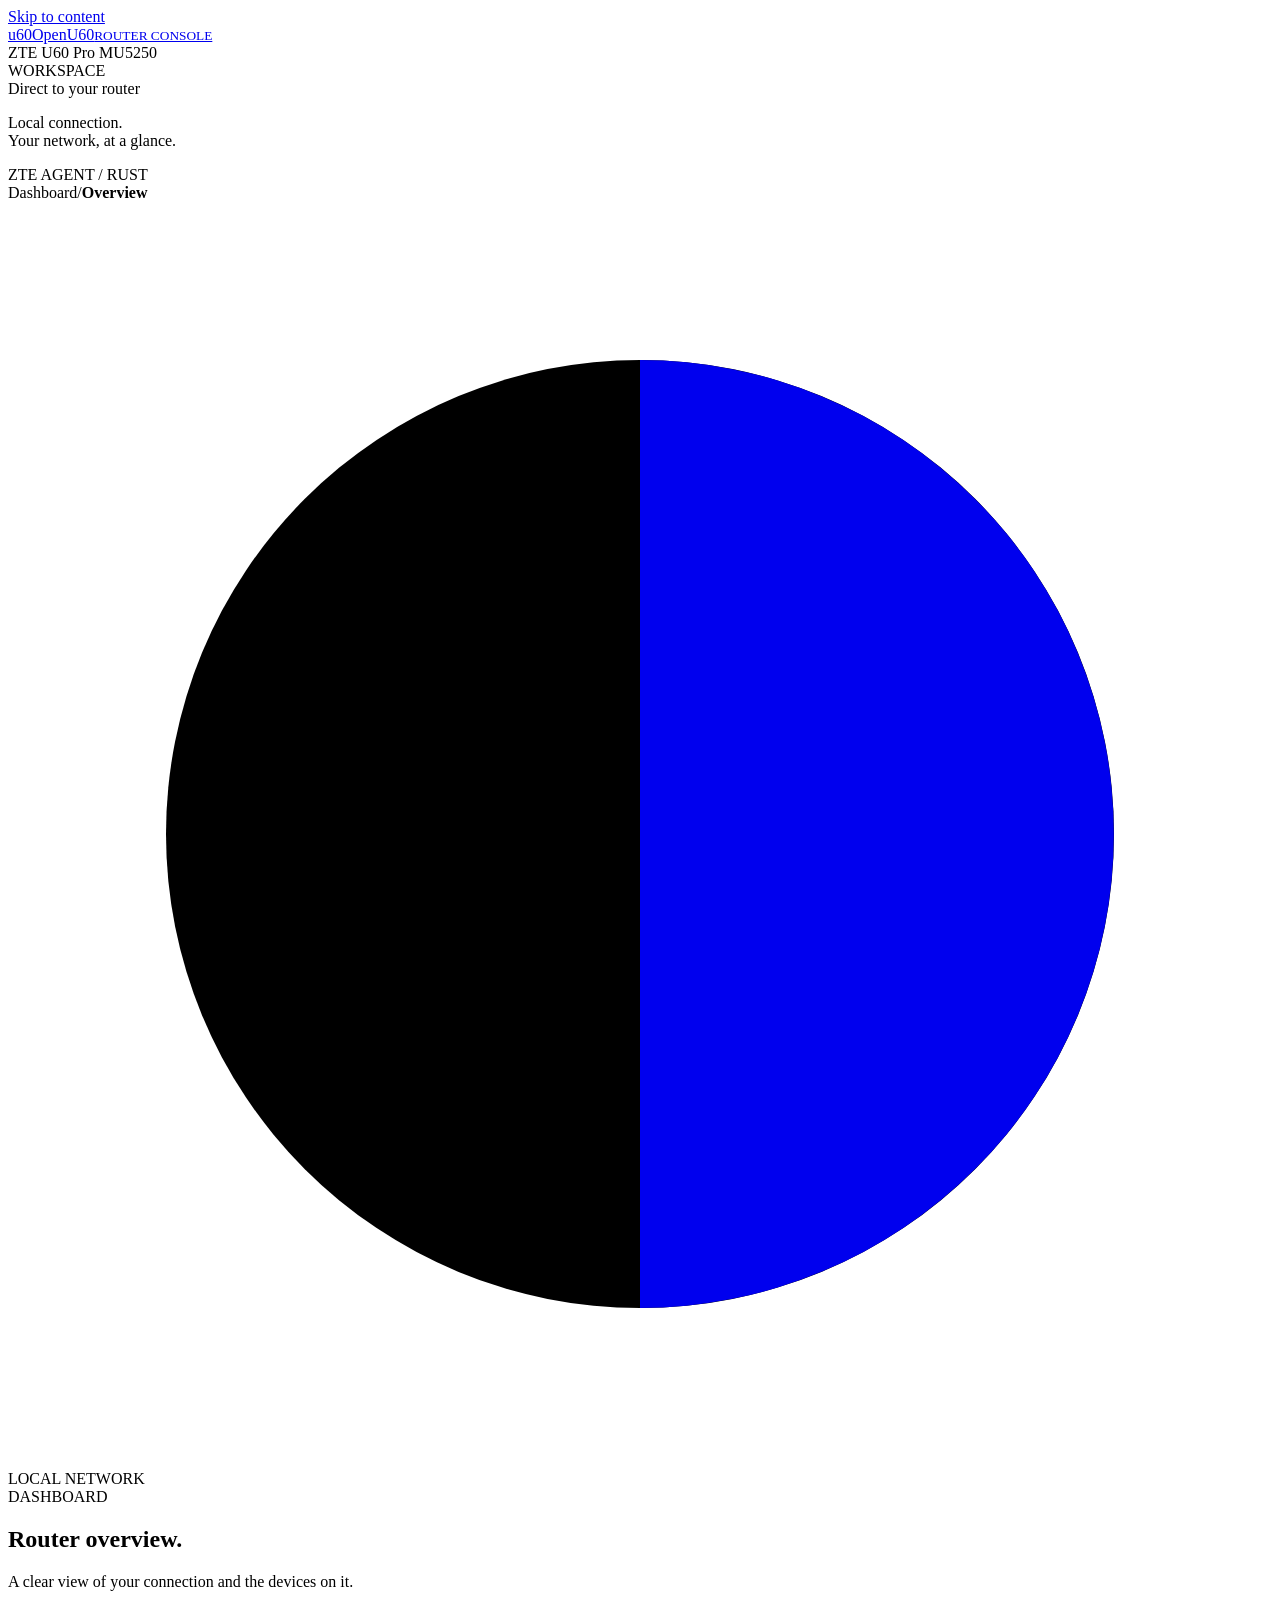
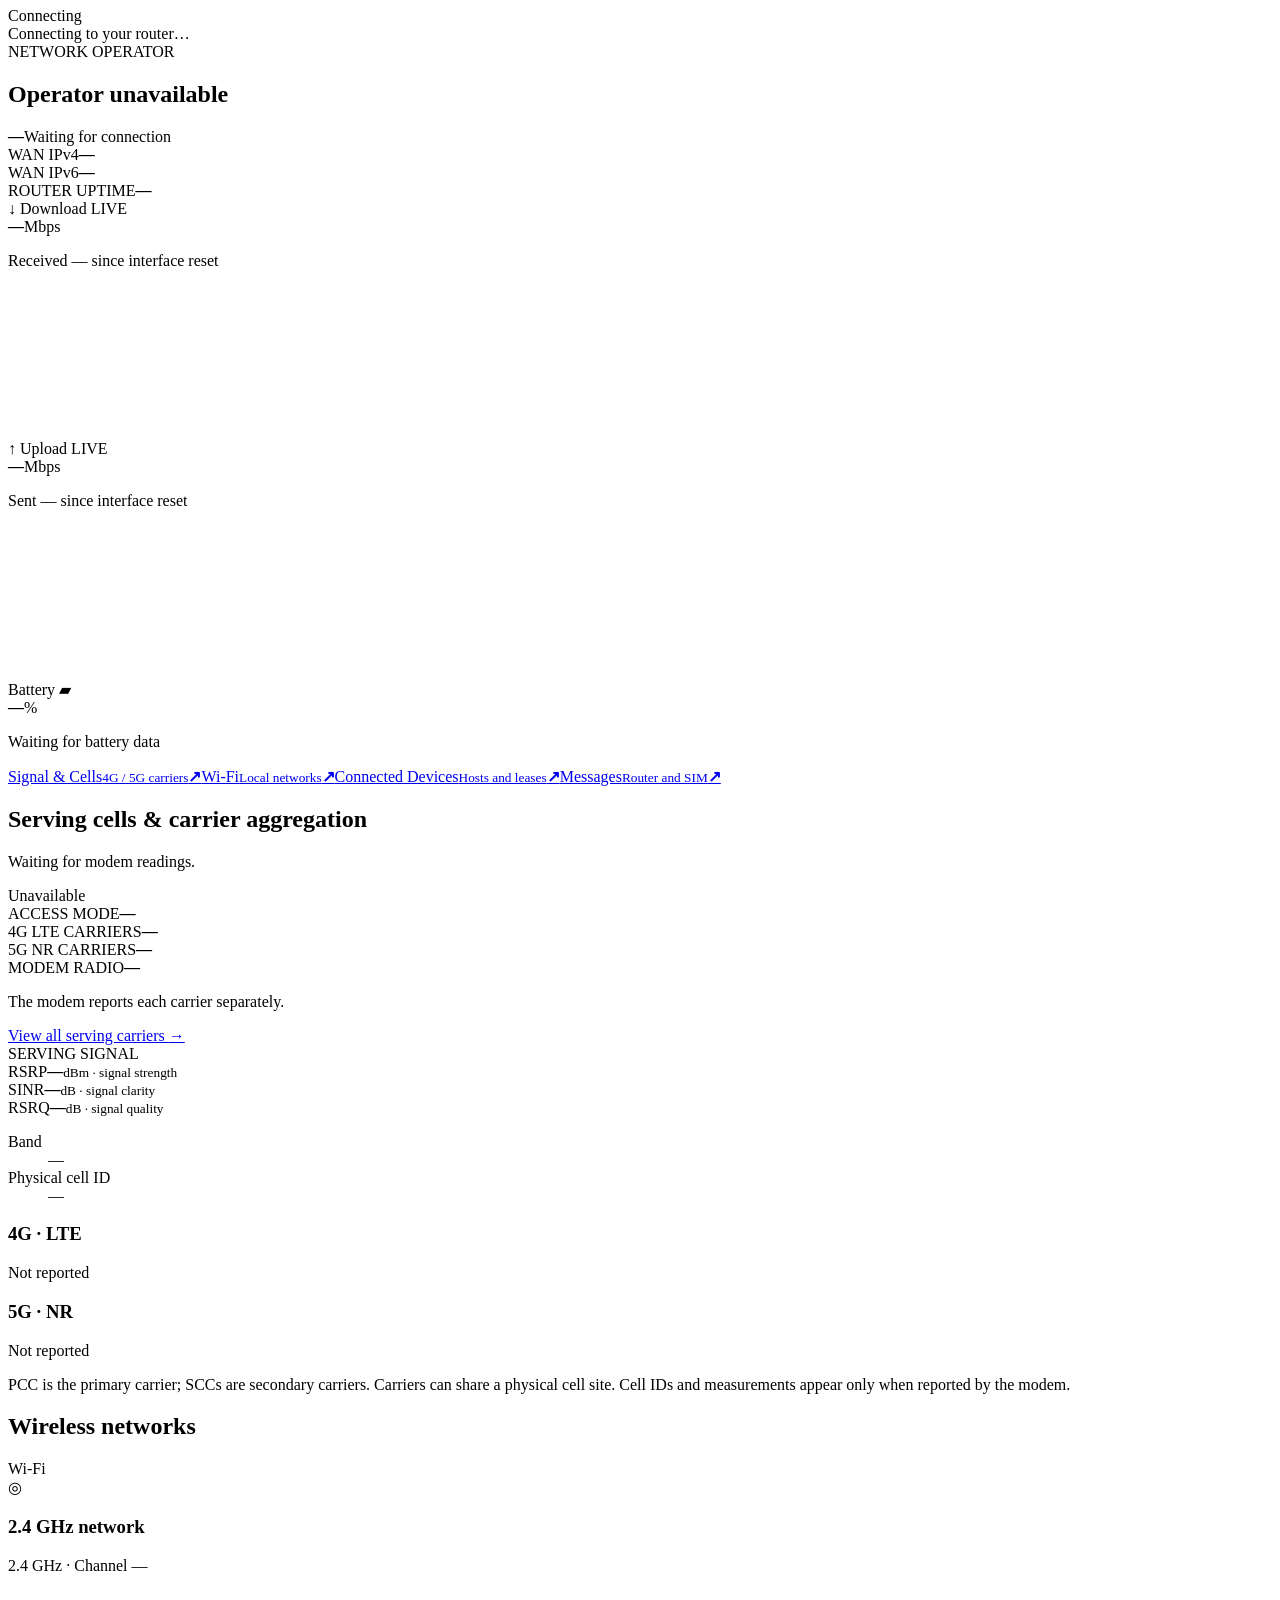
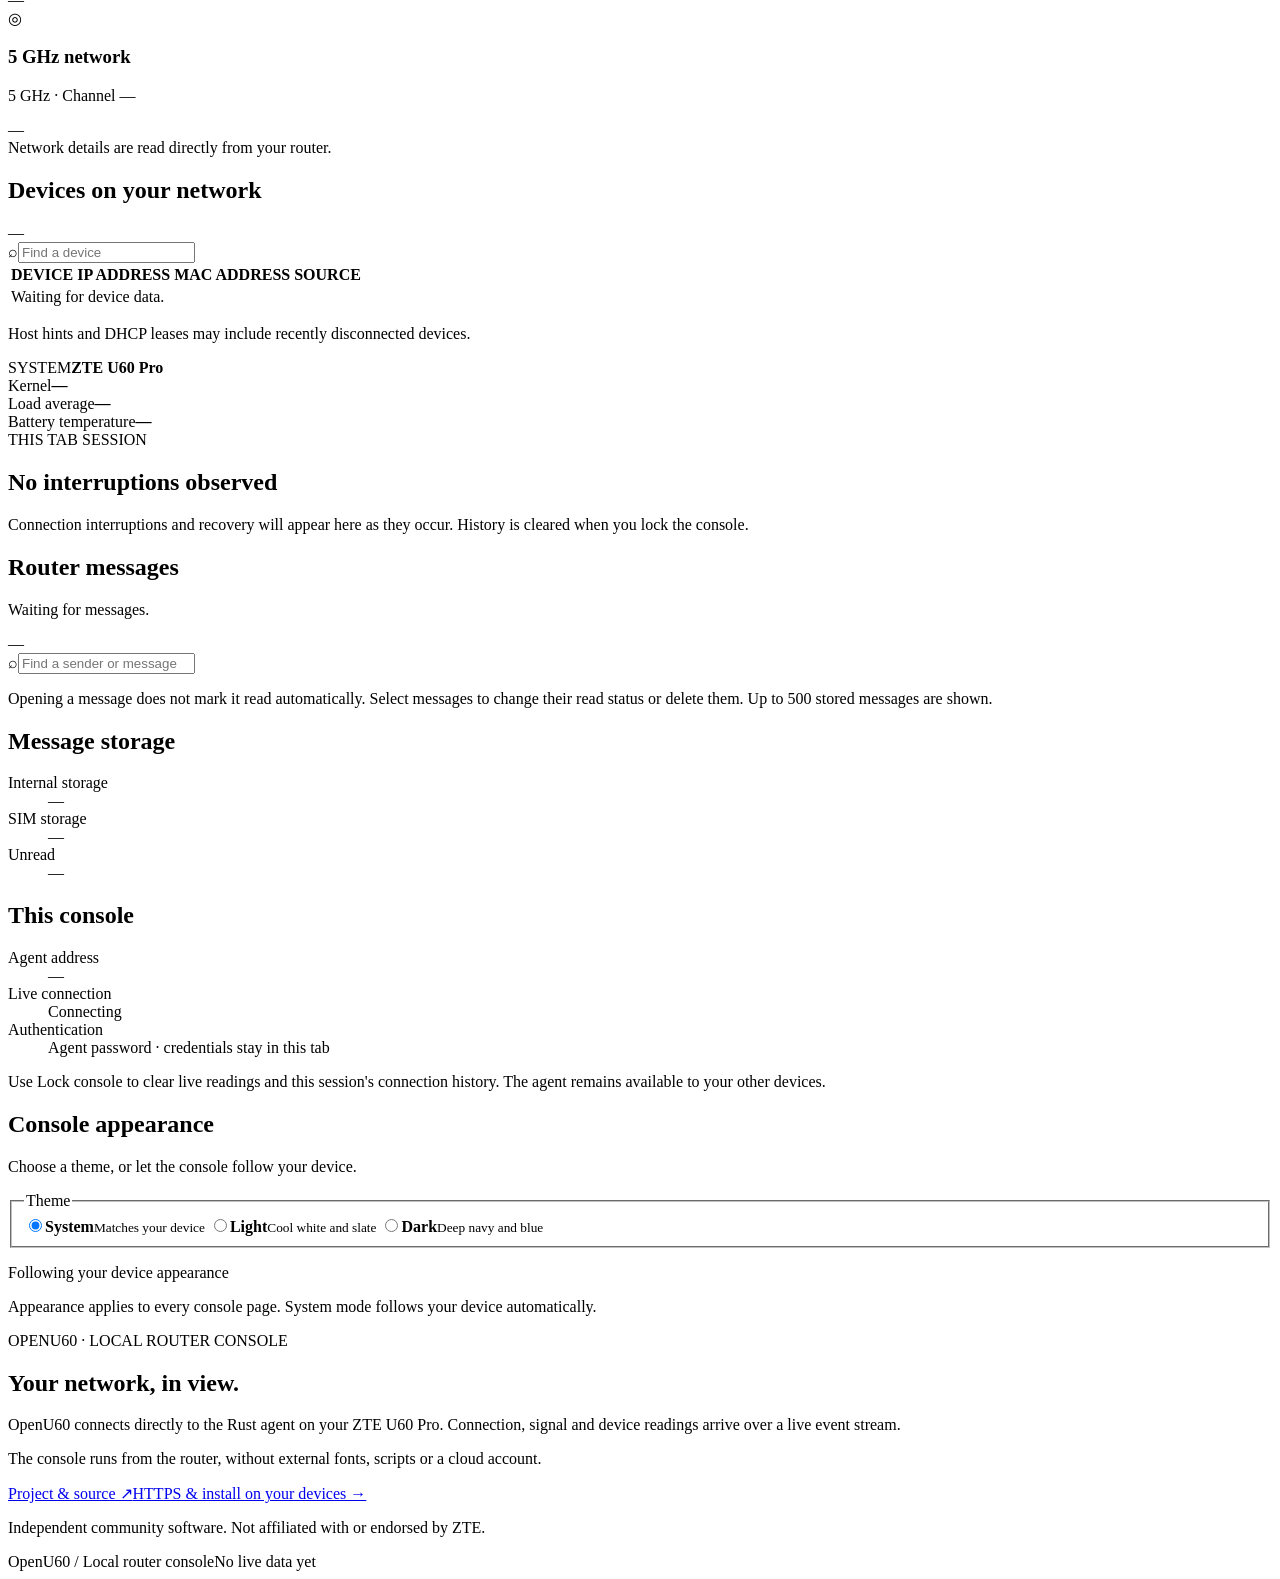
==== zte-agent/ui/index.html @ 0c1df5c7 "feat(console): lead connection hero with carrier Make the network operator the connection panel head" ====
<!doctype html>
<html lang="en">
<head>
<meta charset="utf-8"><meta name="viewport" content="width=device-width,initial-scale=1,viewport-fit=cover,interactive-widget=resizes-content">
<link rel="manifest" href="/console/manifest.webmanifest"><link rel="apple-touch-icon" href="/console/a/icon-180.png">
<meta name="theme-color" content="#f3f5f8"><title>OpenU60 · Router overview</title>
<meta name="color-scheme" content="light dark"><script src="/console/a/appearance.js"></script>
<link rel="stylesheet" href="/console/a/dashboard.css"><script src="/console/a/numbers.js" defer></script><script src="/console/a/addresses.js" defer></script><script src="/console/a/cellular.js" defer></script><script src="/console/a/motion.js" defer></script><script src="/console/a/navigation.js" defer></script><script src="/console/a/dashboard.js" defer></script><script src="/console/a/actions.js" defer></script><script src="/console/a/controls.js" defer></script><script src="/console/a/data-usage-model.js" defer></script><script src="/console/a/data-usage.js" defer></script><script src="/console/a/clients-model.js" defer></script><script src="/console/a/clients.js" defer></script><script src="/console/a/routing-model.js" defer></script><script src="/console/a/routing.js" defer></script><script src="/console/a/advanced.js" defer></script><script src="/console/a/esim-model.js" defer></script><script src="/console/a/esim.js" defer></script><script src="/console/a/operators.js" defer></script><script src="/console/a/forwarding.js" defer></script><script src="/console/a/diagnostics.js" defer></script><script src="/console/a/battery-model.js" defer></script><script src="/console/a/battery.js" defer></script><script src="/console/a/https.js" defer></script>
</head>
<body>
<a class="skip" href="#main">Skip to content</a>
<aside class="sidebar">
  <a class="brand" href="#dashboard/overview" aria-label="OpenU60 home"><span class="brand-mark" aria-hidden="true">u<span>60</span></span><span class="brand-name">OpenU60<small>ROUTER CONSOLE</small></span></a>
  <div class="device-label"><span class="device-dot"></span>ZTE U60 Pro <span class="mono">MU5250</span></div>
  <nav id="primary-navigation" aria-label="Main navigation"><span class="nav-label">WORKSPACE</span></nav>
  <div class="sidebar-bottom"><div class="local-mark"><span></span>Direct to your router</div><p>Local connection.<br>Your network, at a glance.</p><div class="version mono">ZTE AGENT / RUST</div></div>
</aside>
<div class="workspace">
  <header class="topbar"><span class="breadcrumb"><span id="breadcrumb-section">Dashboard</span><span class="slash">/</span><strong id="breadcrumb-page">Overview</strong></span><div class="topbar-actions"><a class="appearance-link" href="#settings/appearance" aria-label="Appearance settings" title="Appearance settings"><svg viewBox="0 0 24 24" aria-hidden="true"><circle cx="12" cy="12" r="9"/><path d="M12 3a9 9 0 0 1 0 18Z" fill="currentColor" stroke="none"/></svg></a><span class="mono" id="address">LOCAL NETWORK</span><button id="signout" class="lock-button" hidden><svg viewBox="0 0 24 24" aria-hidden="true"><rect x="5" y="10" width="14" height="11" rx="2"/><path d="M8 10V6a4 4 0 0 1 8 0v4"/></svg><span>Lock console</span></button></div></header>
  <main id="main">
    <section id="overview" class="page-heading"><div><div class="eyebrow" id="page-section">DASHBOARD</div><h1 id="page-title" tabindex="-1">Router overview<span>.</span></h1><p id="page-description">A clear view of your connection and the devices on it.</p></div><div class="live-indicator" id="stream-state" data-state="connecting" role="status">Connecting</div></section>
    <nav class="section-tabs" id="section-tabs" aria-label="Section pages"></nav>
    <div class="notice" id="notice" role="status">Connecting to your router…</div>
    <section data-views="dashboard/overview network/mobile settings/connection" class="connection-panel" aria-labelledby="operator"><div class="connection-identity"><span class="eyebrow">NETWORK OPERATOR</span><h2 id="operator">Operator unavailable</h2><div class="connection-meta"><strong id="network-type">—</strong><span id="connection-title">Waiting for connection</span></div></div><div class="connection-facts"><div><span>WAN IPv4</span><strong class="mono" id="wan-ip">—</strong></div><div class="wan-v6-fact"><span>WAN IPv6</span><strong class="mono" id="wan-ipv6">—</strong><small id="wan-ipv6-status"></small></div><div><span>ROUTER UPTIME</span><strong class="mono" id="uptime">—</strong></div></div><div class="connection-symbol" aria-hidden="true"><i></i><i></i><i></i><i></i><i></i></div></section>
    <section data-views="dashboard/overview tools/traffic settings/device" class="metrics" aria-label="Live network activity">
      <article><div class="metric-label"><span class="down">↓</span> Download <span class="mono" data-rate-label>LIVE</span></div><div class="metric-value"><strong id="download">—</strong><span>Mbps</span></div><p>Received <span id="received">—</span> since interface reset</p><svg class="sparkline" viewBox="0 0 320 38" preserveAspectRatio="none" aria-hidden="true"><path id="download-line" d=""/></svg></article>
      <article><div class="metric-label"><span class="up">↑</span> Upload <span class="mono" data-rate-label>LIVE</span></div><div class="metric-value"><strong id="upload">—</strong><span>Mbps</span></div><p>Sent <span id="sent">—</span> since interface reset</p><svg class="sparkline upload-line" viewBox="0 0 320 38" preserveAspectRatio="none" aria-hidden="true"><path id="upload-line" d=""/></svg></article>
      <article><div class="metric-label">Battery <span aria-hidden="true">▰</span></div><div class="metric-value"><strong id="battery">—</strong><span>%</span></div><p id="battery-status">Waiting for battery data</p><div class="battery-track"><div id="battery-bar"></div></div></article>
    </section>
    <div class="dashboard-shortcuts" data-views="dashboard/overview" aria-label="Dashboard shortcuts"><a href="#network/signal"><span>Signal &amp; Cells</span><small>4G / 5G carriers</small><b aria-hidden="true">↗</b></a><a href="#network/wifi"><span>Wi-Fi</span><small>Local networks</small><b aria-hidden="true">↗</b></a><a href="#network/clients"><span>Connected Devices</span><small>Hosts and leases</small><b aria-hidden="true">↗</b></a><a href="#sms/inbox"><span>Messages</span><small>Router and SIM</small><b aria-hidden="true">↗</b></a></div>
    <section data-views="dashboard/overview dashboard/history settings/connection" class="availability-panel" id="availability" hidden aria-labelledby="availability-title">
      <div><span class="eyebrow">CONNECTION HISTORY · THIS TAB</span><h2 id="availability-title">Connection interrupted</h2><p id="offline-cause">Waiting for live readings.</p></div>
      <dl><div><dt>Last received</dt><dd id="last-seen">—</dd></div><div><dt id="outage-duration-label">Current interruption</dt><dd id="outage-duration">—</dd></div><div><dt>Interruptions</dt><dd id="outage-count">0</dd></div></dl>
    </section>
    <section data-views="dashboard/overview network/signal network/mobile" class="panel cellular-panel" id="cellular" aria-labelledby="cellular-title">
      <div class="section-heading"><div><h2 id="cellular-title">Serving cells &amp; carrier aggregation</h2><p class="section-subtitle" id="cellular-freshness">Waiting for modem readings.</p></div><span class="tag" id="signal-quality">Unavailable</span></div>
      <div class="radio-overview"><div><span>ACCESS MODE</span><strong id="access-mode">—</strong></div><div><span>4G LTE CARRIERS</span><strong id="lte-count">—</strong></div><div><span>5G NR CARRIERS</span><strong id="nr-count">—</strong></div><div><span>MODEM RADIO</span><strong id="modem-state">—</strong></div></div>
      <p class="mode-explanation" id="mode-explanation">The modem reports each carrier separately.</p>
      <a class="section-more" data-views="dashboard/overview" href="#network/signal">View all serving carriers <span aria-hidden="true">→</span></a>
      <div class="primary-summary"><span class="eyebrow" id="primary-signal-label">SERVING SIGNAL</span><div class="signal-readings"><div><span>RSRP</span><strong id="rsrp">—</strong><small>dBm · signal strength</small></div><div><span>SINR</span><strong id="sinr">—</strong><small>dB · signal clarity</small></div><div><span>RSRQ</span><strong id="rsrq">—</strong><small>dB · signal quality</small></div></div><dl class="data-list"><div><dt>Band</dt><dd id="band">—</dd></div><div><dt>Physical cell ID</dt><dd id="pci">—</dd></div></dl></div>
      <div class="carrier-groups"><section class="carrier-group" aria-labelledby="lte-title"><div class="carrier-group-heading"><h3 id="lte-title">4G · LTE</h3><span id="lte-status">Not reported</span></div><div class="carrier-list" id="lte-carriers"></div></section><section class="carrier-group" aria-labelledby="nr-title"><div class="carrier-group-heading"><h3 id="nr-title">5G · NR</h3><span id="nr-status">Not reported</span></div><div class="carrier-list" id="nr-carriers"></div></section></div>
      <p class="table-note">PCC is the primary carrier; SCCs are secondary carriers. Carriers can share a physical cell site. Cell IDs and measurements appear only when reported by the modem.</p>
    </section>
    <div data-views="dashboard/overview network/wifi" class="detail-grid auxiliary-grid">
      <section class="panel" id="wireless"><div class="section-heading"><h2>Wireless networks</h2><span class="tag">Wi-Fi</span></div><div class="wifi-row"><span class="wifi-icon" aria-hidden="true">◎</span><div><h3 id="ssid-2g">2.4 GHz network</h3><p>2.4 GHz <span>·</span> Channel <span id="channel-2g">—</span></p></div><span class="radio-state" id="radio-2g">—</span></div><div class="wifi-row"><span class="wifi-icon" aria-hidden="true">◎</span><div><h3 id="ssid-5g">5 GHz network</h3><p>5 GHz <span>·</span> Channel <span id="channel-5g">—</span></p></div><span class="radio-state" id="radio-5g">—</span></div><div class="panel-note">Network details are read directly from your router.</div></section>
    </div>
    <section data-views="dashboard/overview network/clients" class="panel devices-panel" id="devices"><div class="section-heading"><div class="title-count"><h2>Devices on your network</h2><span class="count" id="device-count">—</span></div><label class="search"><span aria-hidden="true">⌕</span><input id="device-search" type="search" placeholder="Find a device" aria-label="Find a device"></label></div><div class="table-scroll"><table role="table" aria-label="Devices on your network"><thead role="rowgroup"><tr role="row"><th scope="col">DEVICE</th><th scope="col">IP ADDRESS</th><th scope="col">MAC ADDRESS</th><th scope="col">SOURCE</th></tr></thead><tbody id="client-list" role="rowgroup"><tr><td colspan="4" class="empty">Waiting for device data.</td></tr></tbody></table></div><p class="table-note">Host hints and DHCP leases may include recently disconnected devices.</p></section>
    <section data-views="dashboard/overview tools/device settings/device" class="system-strip" id="system"><div><span class="eyebrow">SYSTEM</span><strong id="hostname">ZTE U60 Pro</strong></div><div><span>Kernel</span><strong class="mono" id="kernel">—</strong></div><div><span>Load average</span><strong class="mono" id="load">—</strong></div><div><span>Battery temperature</span><strong class="mono" id="temperature">—</strong></div></section>
    <section class="panel route-empty" id="history-empty" data-views="dashboard/history"><span class="eyebrow">THIS TAB SESSION</span><h2>No interruptions observed</h2><p>Connection interruptions and recovery will appear here as they occur. History is cleared when you lock the console.</p></section>
    <section class="panel" data-views="sms/inbox" id="messages-panel"><div class="section-heading"><div><h2>Router messages</h2><p class="section-subtitle" id="sms-status">Waiting for messages.</p></div><span class="tag" id="sms-count">—</span></div><label class="search message-search"><span aria-hidden="true">⌕</span><input id="sms-search" type="search" placeholder="Find a sender or message" aria-label="Find a sender or message"></label><div id="message-list" class="message-list"></div><p class="table-note">Opening a message does not mark it read automatically. Select messages to change their read status or delete them. Up to 500 stored messages are shown.</p></section>
    <section class="panel" data-views="sms/storage" id="sms-storage"><h2>Message storage</h2><dl class="settings-facts"><div><dt>Internal storage</dt><dd id="sms-internal">—</dd></div><div><dt>SIM storage</dt><dd id="sms-sim">—</dd></div><div><dt>Unread</dt><dd id="sms-unread">—</dd></div></dl></section>
    <section class="panel" data-views="settings/connection"><h2>This console</h2><dl class="settings-facts"><div><dt>Agent address</dt><dd id="settings-address">—</dd></div><div><dt>Live connection</dt><dd id="settings-stream">Connecting</dd></div><div><dt>Authentication</dt><dd>Agent password · credentials stay in this tab</dd></div></dl><p class="panel-note">Use Lock console to clear live readings and this session's connection history. The agent remains available to your other devices.</p></section>
    <section class="panel appearance-panel" data-views="settings/appearance" aria-labelledby="appearance-title">
      <div class="section-heading"><div><h2 id="appearance-title">Console appearance</h2><p class="section-subtitle">Choose a theme, or let the console follow your device.</p></div></div>
      <fieldset class="theme-choices"><legend class="theme-legend">Theme</legend>
        <label class="theme-choice"><input type="radio" name="appearance" value="system" checked><span class="theme-preview preview-system" aria-hidden="true"><i></i><b></b><em></em></span><span class="theme-copy"><strong>System</strong><small>Matches your device</small></span></label>
        <label class="theme-choice"><input type="radio" name="appearance" value="light"><span class="theme-preview preview-light" aria-hidden="true"><i></i><b></b><em></em></span><span class="theme-copy"><strong>Light</strong><small>Cool white and slate</small></span></label>
        <label class="theme-choice"><input type="radio" name="appearance" value="dark"><span class="theme-preview preview-dark" aria-hidden="true"><i></i><b></b><em></em></span><span class="theme-copy"><strong>Dark</strong><small>Deep navy and blue</small></span></label>
      </fieldset>
      <p class="appearance-status" id="appearance-status" role="status">Following your device appearance</p>
      <p class="panel-note">Appearance applies to every console page. System mode follows your device automatically.</p>
    </section>
    <section class="panel about-panel" data-views="settings/about"><span class="eyebrow">OPENU60 · LOCAL ROUTER CONSOLE</span><h2>Your network, in view.</h2><p>OpenU60 connects directly to the Rust agent on your ZTE U60 Pro. Connection, signal and device readings arrive over a live event stream.</p><p>The console runs from the router, without external fonts, scripts or a cloud account.</p><a class="button" href="https://github.com/jesther-ai/open-u60-pro" target="_blank" rel="noopener noreferrer">Project &amp; source ↗</a><a class="button" href="#settings/https">HTTPS &amp; install on your devices →</a><p class="table-note">Independent community software. Not affiliated with or endorsed by ZTE.</p></section>
    <footer><span>OpenU60 <span class="footer-divider">/</span> Local router console</span><span id="updated">No live data yet</span></footer>
  </main>
</div>
<div id="mobile-navigation-host"></div>
<dialog id="login-dialog" aria-labelledby="login-title"><form id="login-form"><div class="eyebrow">OPENU60 CONSOLE</div><h2 id="login-title">Your router. Your access.</h2><p>Enter your agent password to view your network.</p><label for="password">Agent password</label><input id="password" type="password" autocomplete="current-password" required><p id="login-error" role="alert"></p><button class="button primary" type="submit">Unlock console <span aria-hidden="true">→</span></button></form></dialog>
<noscript><div class="noscript">Enable JavaScript to connect to the router dashboard.</div></noscript>
</body></html>
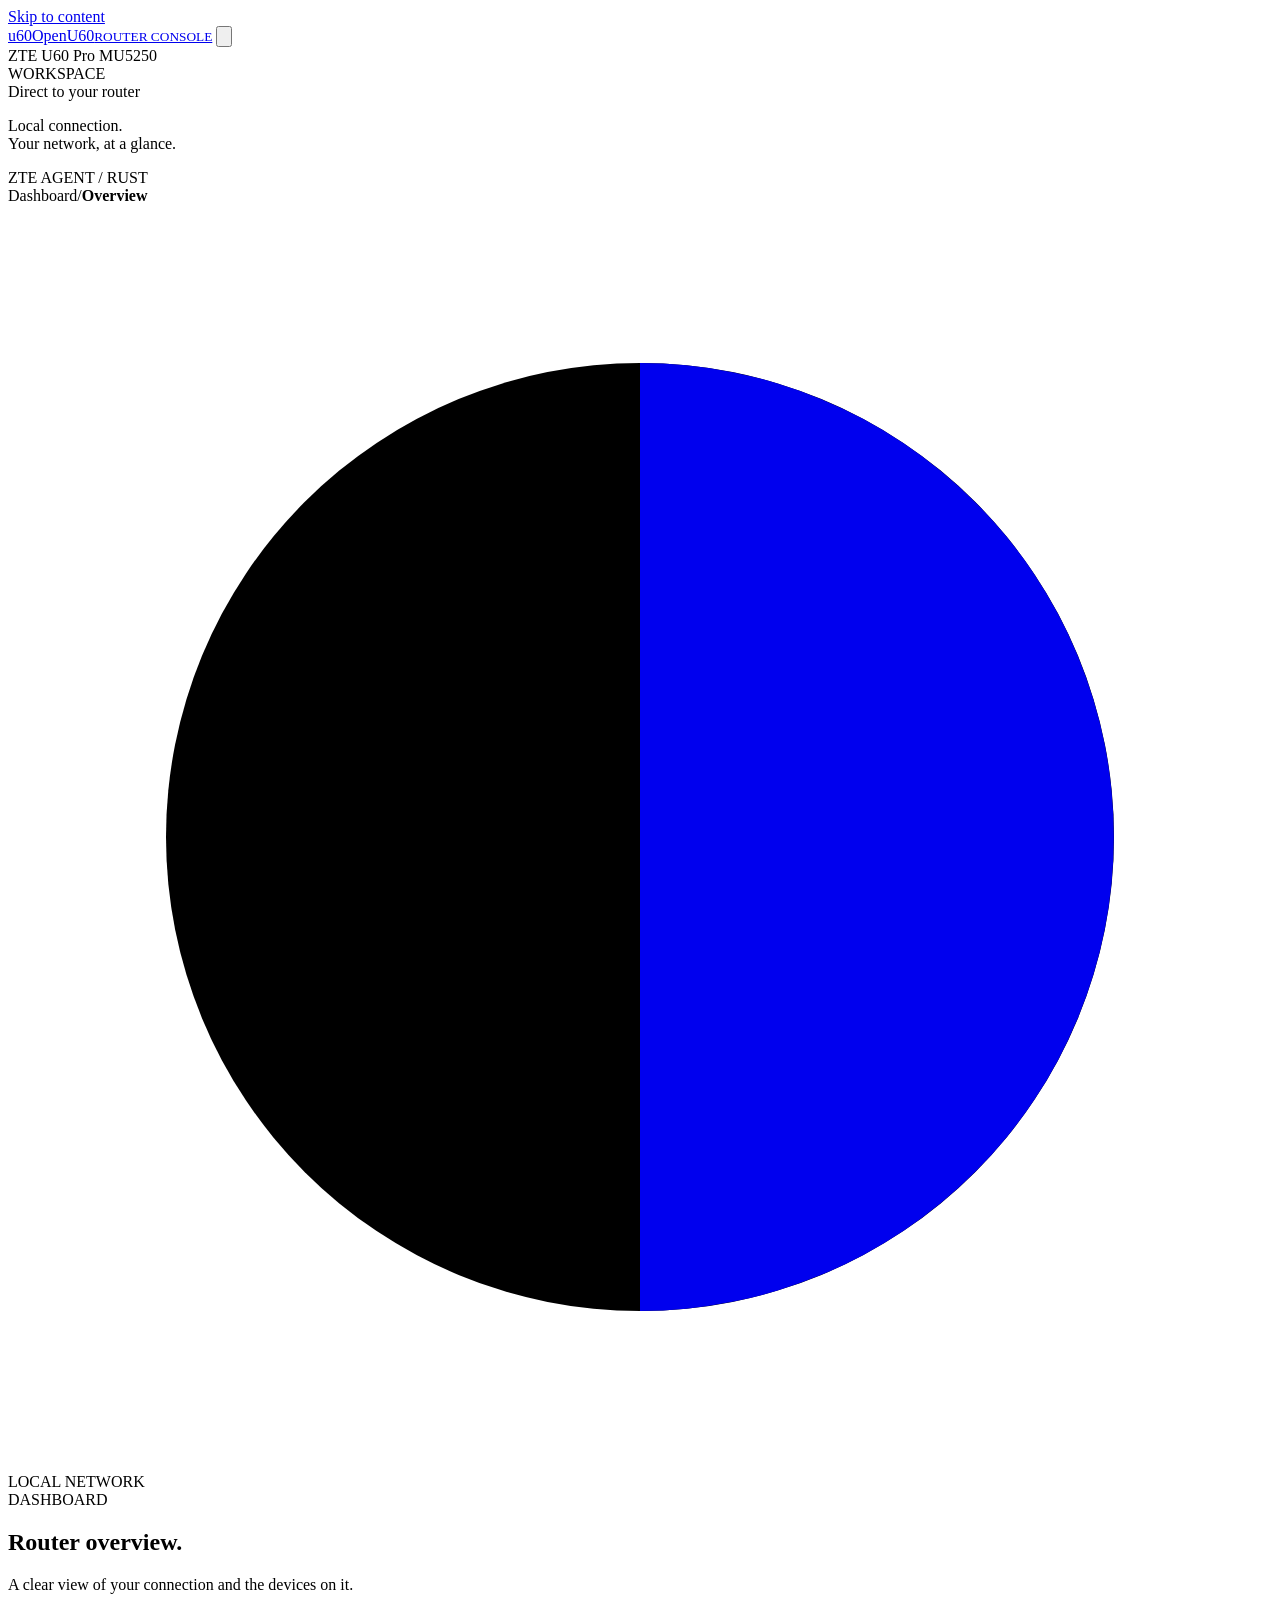
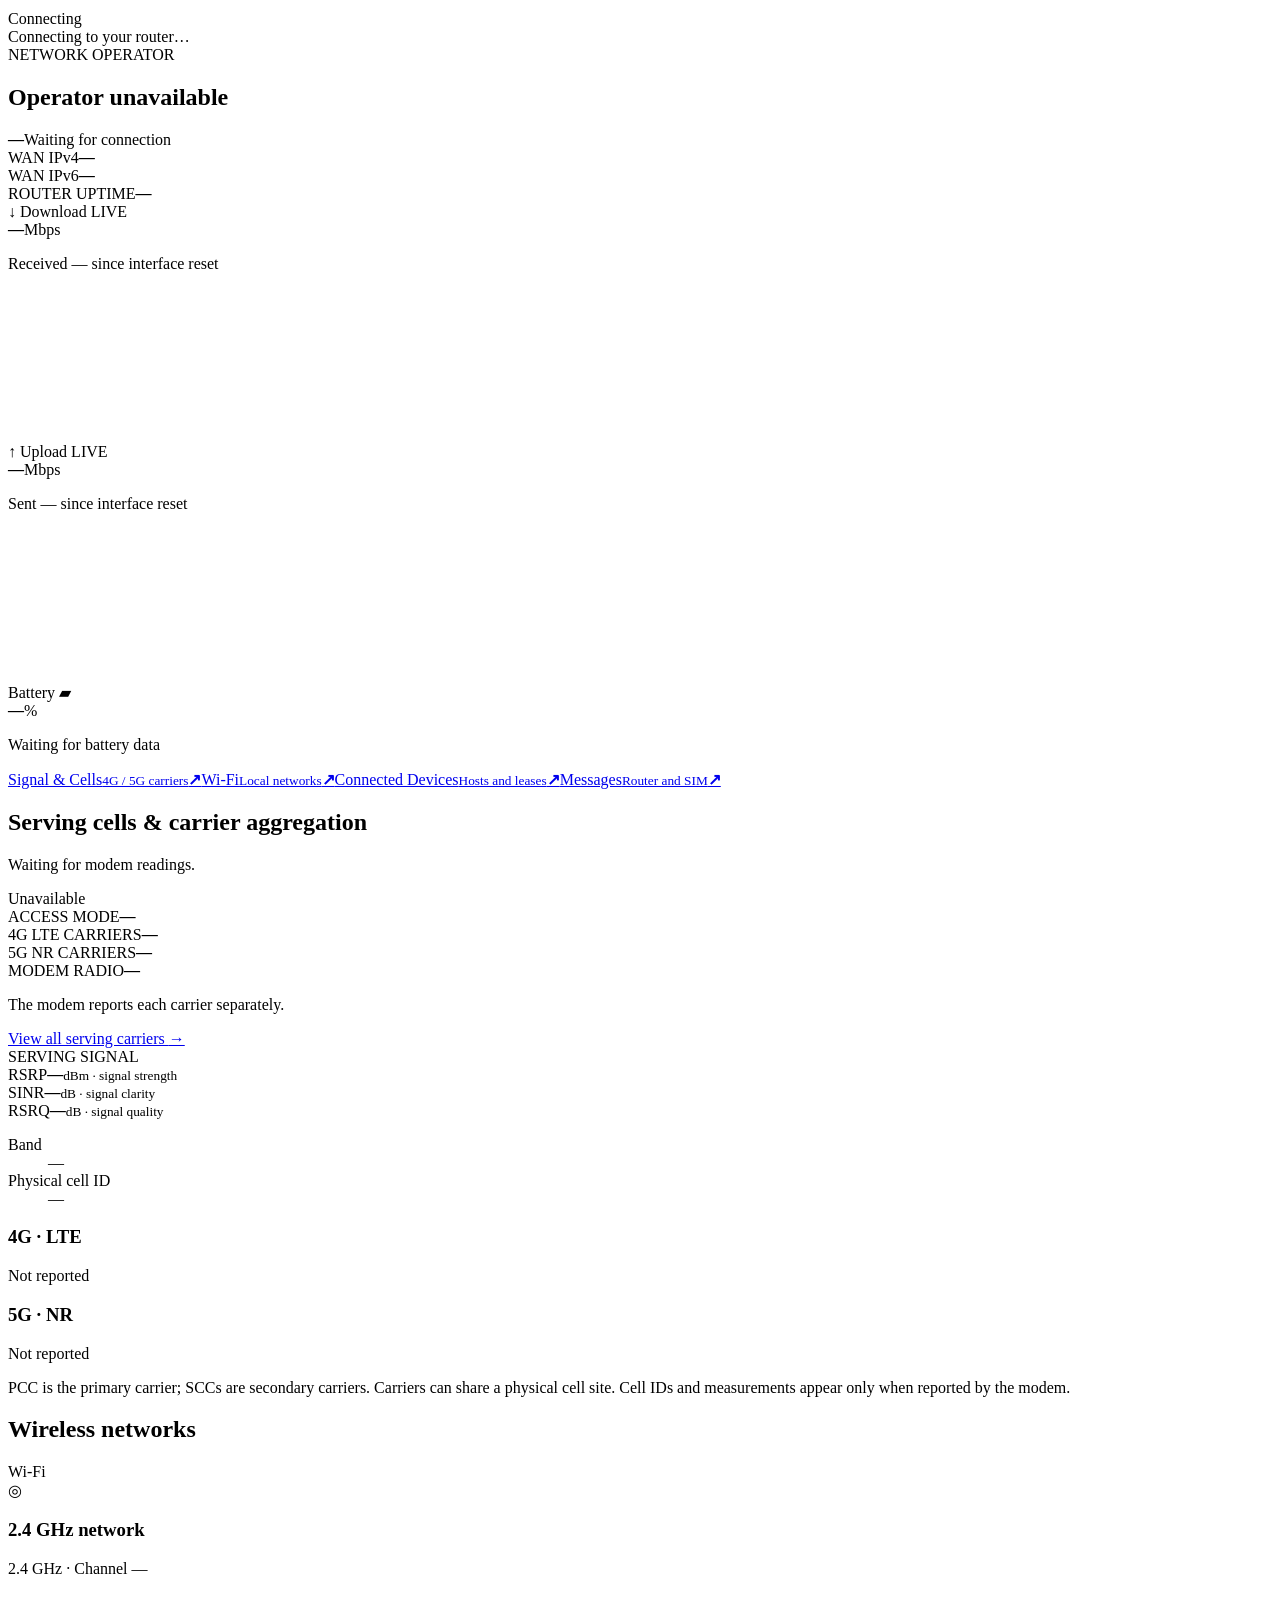
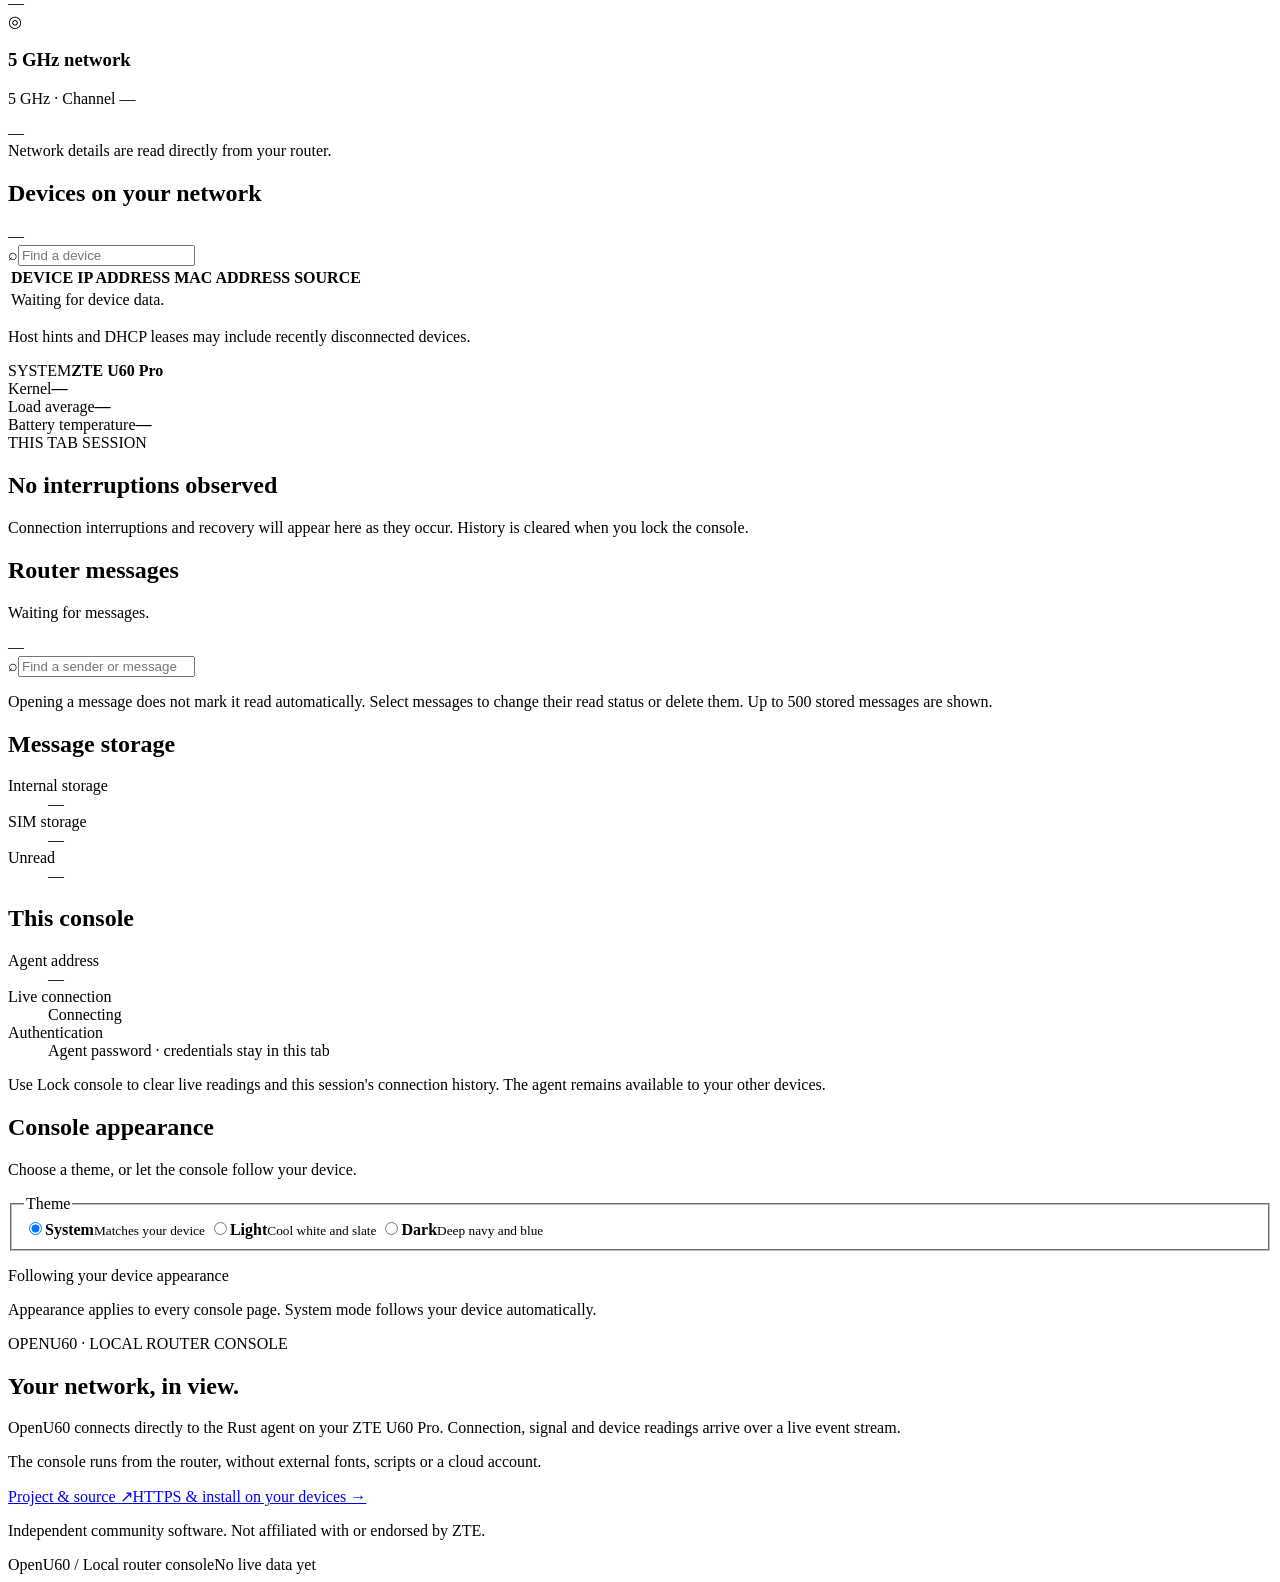
==== commit 857045ac: "feat(network): add resilient encrypted DNS controls Add automatic, manual, DoH and DoT resolver mana" ====
--- a/zte-agent/ui/index.html
+++ b/zte-agent/ui/index.html
@@ -5,12 +5,13 @@
 <link rel="manifest" href="/console/manifest.webmanifest"><link rel="apple-touch-icon" href="/console/a/icon-180.png">
 <meta name="theme-color" content="#f3f5f8"><title>OpenU60 · Router overview</title>
 <meta name="color-scheme" content="light dark"><script src="/console/a/appearance.js"></script>
-<link rel="stylesheet" href="/console/a/dashboard.css"><script src="/console/a/numbers.js" defer></script><script src="/console/a/addresses.js" defer></script><script src="/console/a/cellular.js" defer></script><script src="/console/a/motion.js" defer></script><script src="/console/a/navigation.js" defer></script><script src="/console/a/dashboard.js" defer></script><script src="/console/a/actions.js" defer></script><script src="/console/a/controls.js" defer></script><script src="/console/a/data-usage-model.js" defer></script><script src="/console/a/data-usage.js" defer></script><script src="/console/a/clients-model.js" defer></script><script src="/console/a/clients.js" defer></script><script src="/console/a/routing-model.js" defer></script><script src="/console/a/routing.js" defer></script><script src="/console/a/advanced.js" defer></script><script src="/console/a/esim-model.js" defer></script><script src="/console/a/esim.js" defer></script><script src="/console/a/operators.js" defer></script><script src="/console/a/forwarding.js" defer></script><script src="/console/a/diagnostics.js" defer></script><script src="/console/a/battery-model.js" defer></script><script src="/console/a/battery.js" defer></script><script src="/console/a/https.js" defer></script>
+<link rel="stylesheet" href="/console/a/dashboard.css"><script src="/console/a/numbers.js" defer></script><script src="/console/a/addresses.js" defer></script><script src="/console/a/cellular.js" defer></script><script src="/console/a/motion.js" defer></script><script src="/console/a/navigation.js" defer></script><script src="/console/a/dashboard.js" defer></script><script src="/console/a/actions.js" defer></script><script src="/console/a/controls.js" defer></script><script src="/console/a/dns-model.js" defer></script><script src="/console/a/dns.js" defer></script><script src="/console/a/dns-cache.js" defer></script><script src="/console/a/data-usage-model.js" defer></script><script src="/console/a/data-usage.js" defer></script><script src="/console/a/clients-model.js" defer></script><script src="/console/a/clients.js" defer></script><script src="/console/a/routing-model.js" defer></script><script src="/console/a/routing.js" defer></script><script src="/console/a/advanced.js" defer></script><script src="/console/a/esim-model.js" defer></script><script src="/console/a/esim.js" defer></script><script src="/console/a/operators.js" defer></script><script src="/console/a/forwarding.js" defer></script><script src="/console/a/diagnostics.js" defer></script><script src="/console/a/battery-model.js" defer></script><script src="/console/a/battery.js" defer></script><script src="/console/a/https.js" defer></script>
 </head>
 <body>
 <a class="skip" href="#main">Skip to content</a>
 <aside class="sidebar">
   <a class="brand" href="#dashboard/overview" aria-label="OpenU60 home"><span class="brand-mark" aria-hidden="true">u<span>60</span></span><span class="brand-name">OpenU60<small>ROUTER CONSOLE</small></span></a>
+  <button class="sidebar-toggle" id="sidebar-toggle" type="button" aria-controls="primary-navigation" aria-expanded="true" aria-label="Collapse navigation" title="Collapse navigation"><svg viewBox="0 0 24 24" aria-hidden="true"><path d="M6 4v16M15.5 7 10.5 12l5 5"/></svg></button>
   <div class="device-label"><span class="device-dot"></span>ZTE U60 Pro <span class="mono">MU5250</span></div>
   <nav id="primary-navigation" aria-label="Main navigation"><span class="nav-label">WORKSPACE</span></nav>
   <div class="sidebar-bottom"><div class="local-mark"><span></span>Direct to your router</div><p>Local connection.<br>Your network, at a glance.</p><div class="version mono">ZTE AGENT / RUST</div></div>
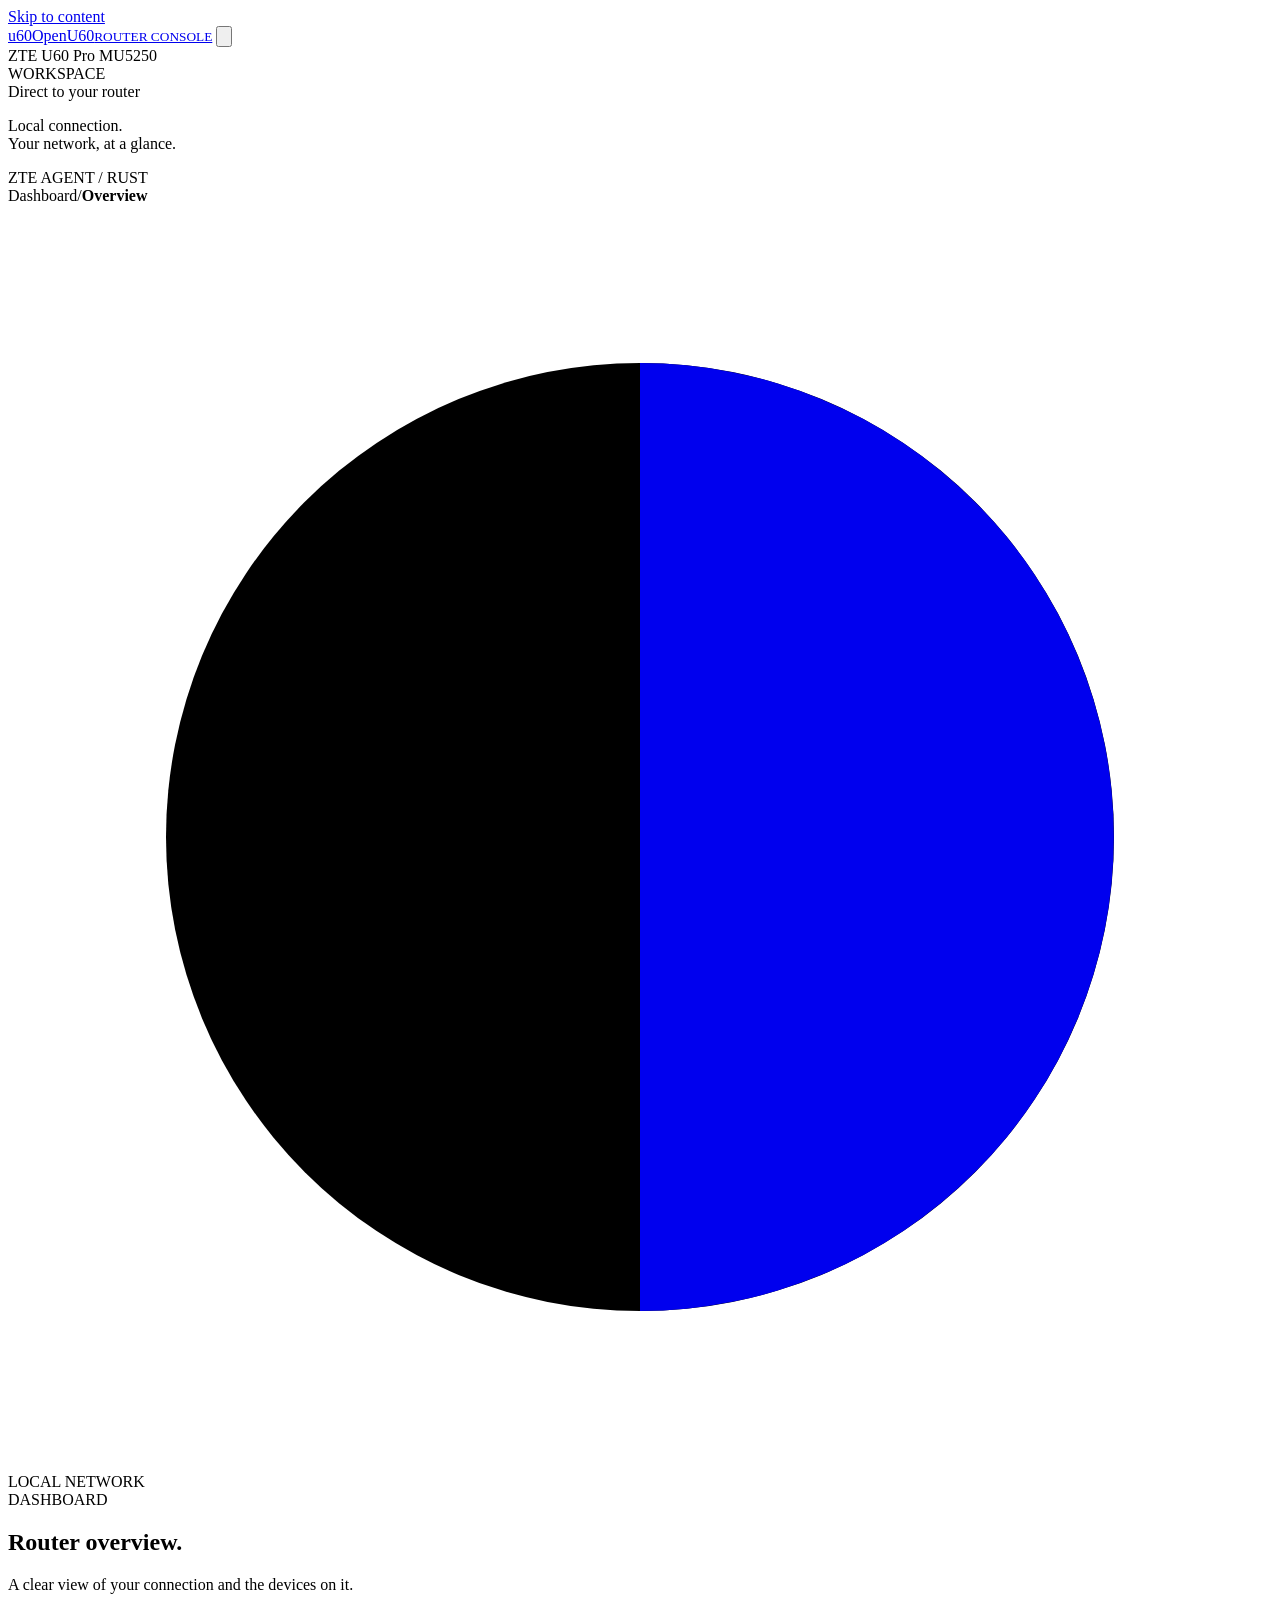
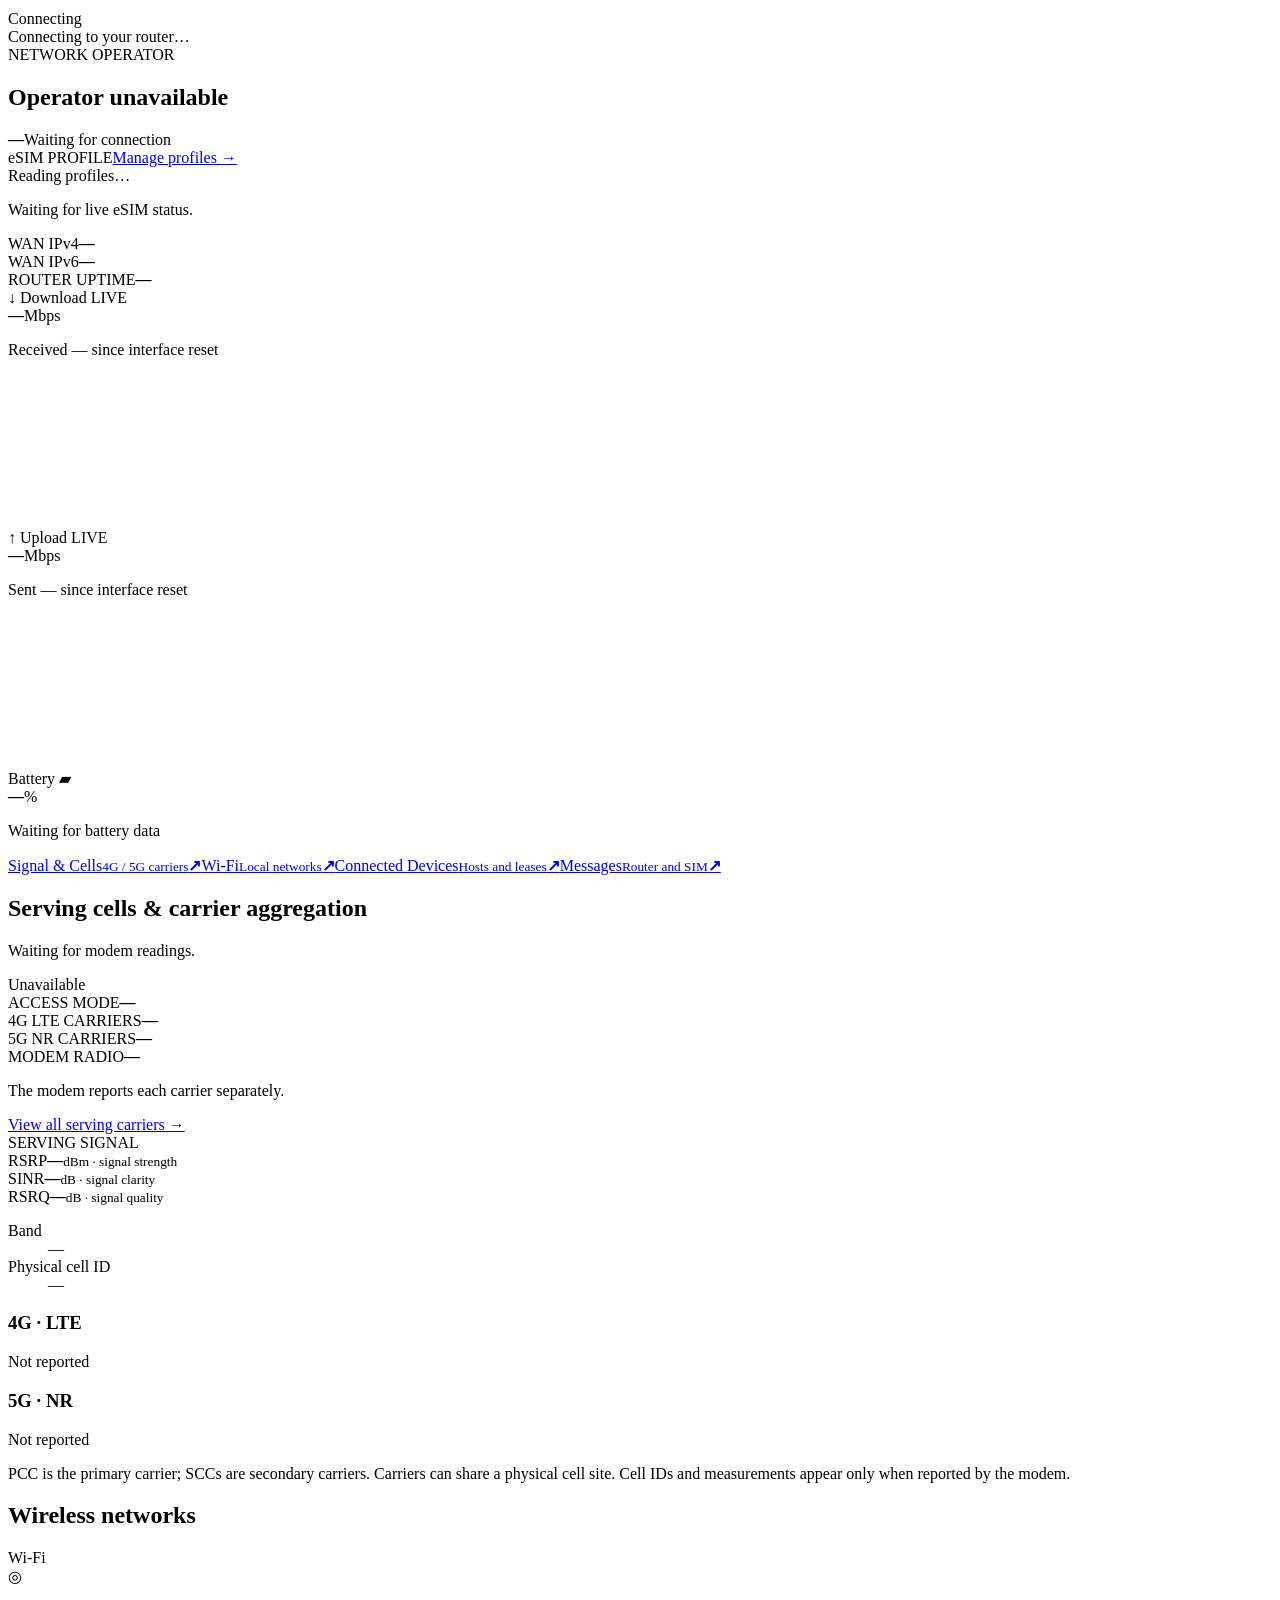
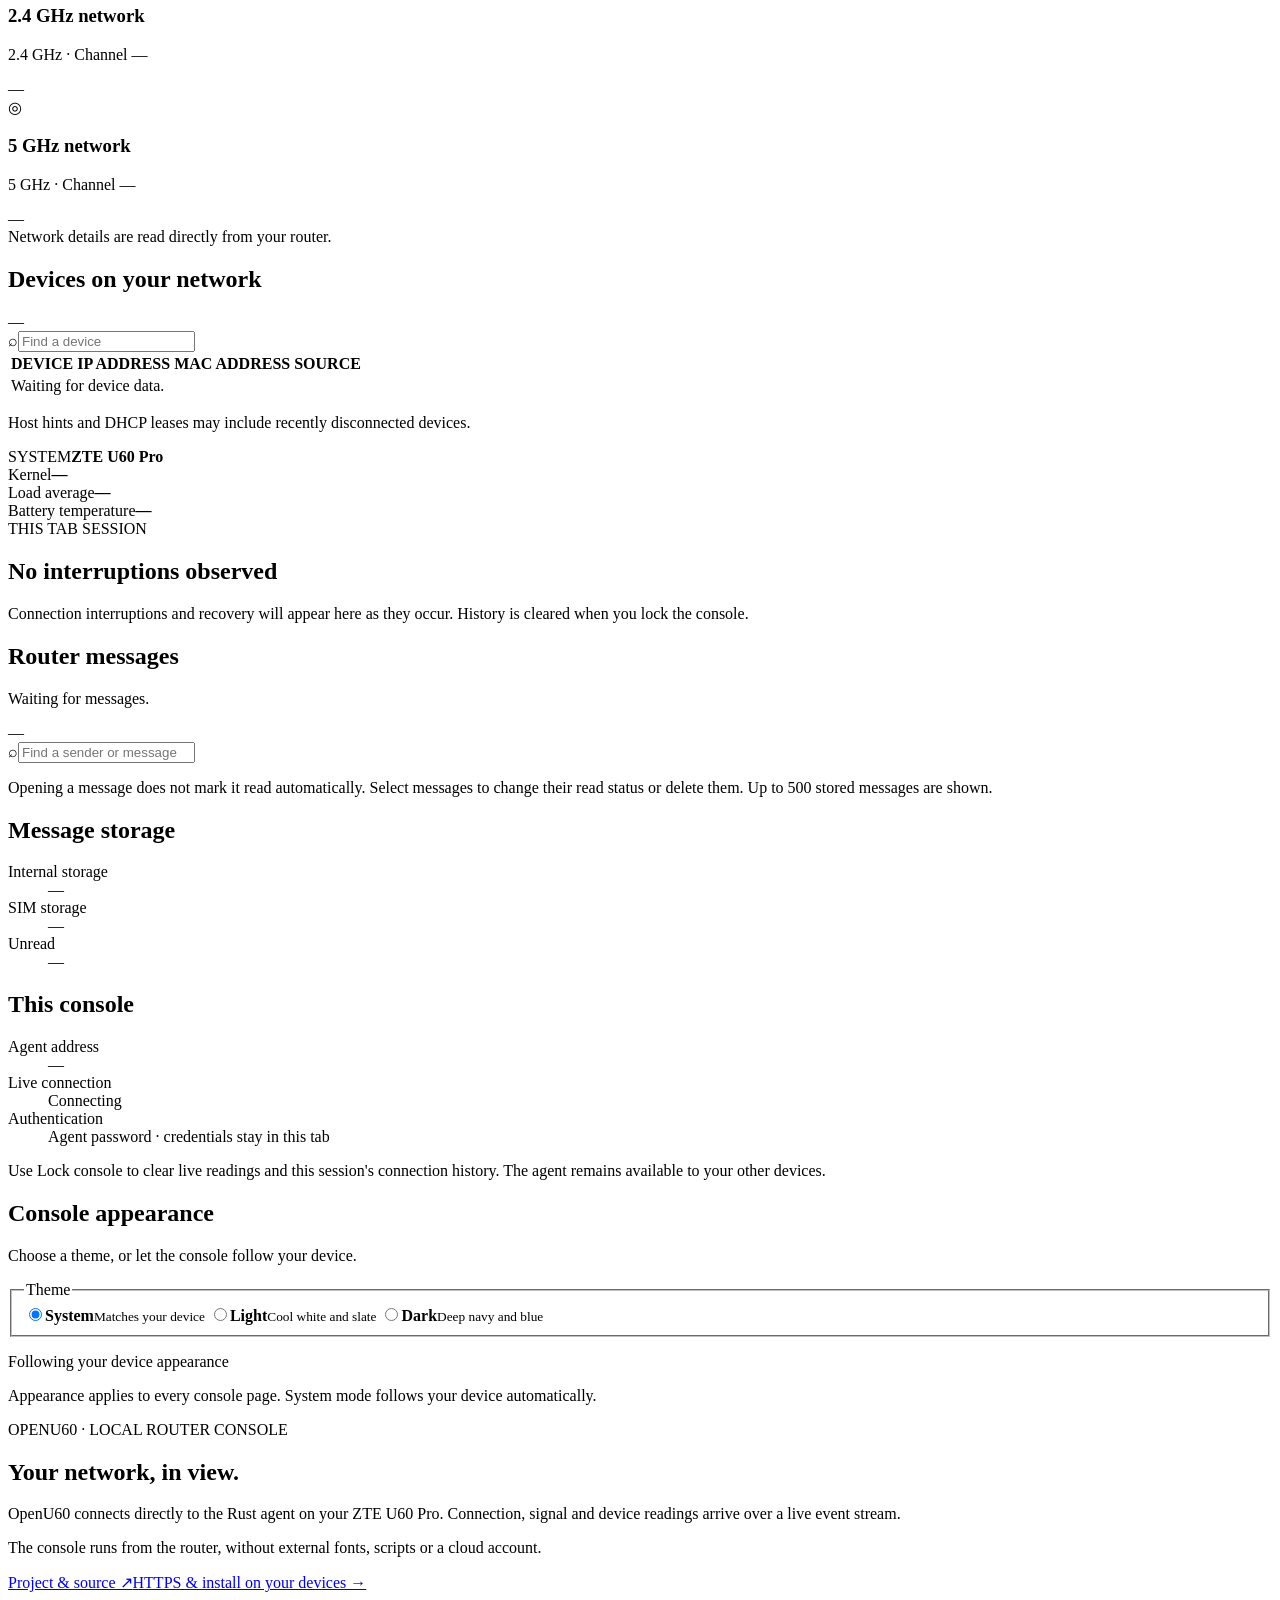
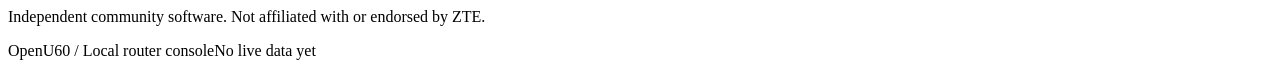
==== commit 1c2e912c: "feat(esim): switch profiles from the dashboard Add confirmation-gated ISP profile controls to the co" ====
--- a/zte-agent/ui/index.html
+++ b/zte-agent/ui/index.html
@@ -5,7 +5,7 @@
 <link rel="manifest" href="/console/manifest.webmanifest"><link rel="apple-touch-icon" href="/console/a/icon-180.png">
 <meta name="theme-color" content="#f3f5f8"><title>OpenU60 · Router overview</title>
 <meta name="color-scheme" content="light dark"><script src="/console/a/appearance.js"></script>
-<link rel="stylesheet" href="/console/a/dashboard.css"><script src="/console/a/numbers.js" defer></script><script src="/console/a/addresses.js" defer></script><script src="/console/a/cellular.js" defer></script><script src="/console/a/motion.js" defer></script><script src="/console/a/navigation.js" defer></script><script src="/console/a/dashboard.js" defer></script><script src="/console/a/actions.js" defer></script><script src="/console/a/controls.js" defer></script><script src="/console/a/dns-model.js" defer></script><script src="/console/a/dns.js" defer></script><script src="/console/a/dns-cache.js" defer></script><script src="/console/a/data-usage-model.js" defer></script><script src="/console/a/data-usage.js" defer></script><script src="/console/a/clients-model.js" defer></script><script src="/console/a/clients.js" defer></script><script src="/console/a/routing-model.js" defer></script><script src="/console/a/routing.js" defer></script><script src="/console/a/advanced.js" defer></script><script src="/console/a/esim-model.js" defer></script><script src="/console/a/esim.js" defer></script><script src="/console/a/operators.js" defer></script><script src="/console/a/forwarding.js" defer></script><script src="/console/a/diagnostics.js" defer></script><script src="/console/a/battery-model.js" defer></script><script src="/console/a/battery.js" defer></script><script src="/console/a/https.js" defer></script>
+<link rel="stylesheet" href="/console/a/dashboard.css"><script src="/console/a/numbers.js" defer></script><script src="/console/a/addresses.js" defer></script><script src="/console/a/cellular.js" defer></script><script src="/console/a/motion.js" defer></script><script src="/console/a/navigation.js" defer></script><script src="/console/a/dashboard.js" defer></script><script src="/console/a/actions.js" defer></script><script src="/console/a/controls.js" defer></script><script src="/console/a/dns-model.js" defer></script><script src="/console/a/dns.js" defer></script><script src="/console/a/dns-cache.js" defer></script><script src="/console/a/wireguard-model.js" defer></script><script src="/console/a/wireguard.js" defer></script><script src="/console/a/data-usage-model.js" defer></script><script src="/console/a/data-usage.js" defer></script><script src="/console/a/clients-model.js" defer></script><script src="/console/a/clients.js" defer></script><script src="/console/a/routing-model.js" defer></script><script src="/console/a/routing.js" defer></script><script src="/console/a/advanced.js" defer></script><script src="/console/a/esim-model.js" defer></script><script src="/console/a/esim.js" defer></script><script src="/console/a/operators.js" defer></script><script src="/console/a/forwarding.js" defer></script><script src="/console/a/diagnostics.js" defer></script><script src="/console/a/battery-model.js" defer></script><script src="/console/a/battery.js" defer></script><script src="/console/a/https.js" defer></script>
 </head>
 <body>
 <a class="skip" href="#main">Skip to content</a>
@@ -22,7 +22,7 @@
     <section id="overview" class="page-heading"><div><div class="eyebrow" id="page-section">DASHBOARD</div><h1 id="page-title" tabindex="-1">Router overview<span>.</span></h1><p id="page-description">A clear view of your connection and the devices on it.</p></div><div class="live-indicator" id="stream-state" data-state="connecting" role="status">Connecting</div></section>
     <nav class="section-tabs" id="section-tabs" aria-label="Section pages"></nav>
     <div class="notice" id="notice" role="status">Connecting to your router…</div>
-    <section data-views="dashboard/overview network/mobile settings/connection" class="connection-panel" aria-labelledby="operator"><div class="connection-identity"><span class="eyebrow">NETWORK OPERATOR</span><h2 id="operator">Operator unavailable</h2><div class="connection-meta"><strong id="network-type">—</strong><span id="connection-title">Waiting for connection</span></div></div><div class="connection-facts"><div><span>WAN IPv4</span><strong class="mono" id="wan-ip">—</strong></div><div class="wan-v6-fact"><span>WAN IPv6</span><strong class="mono" id="wan-ipv6">—</strong><small id="wan-ipv6-status"></small></div><div><span>ROUTER UPTIME</span><strong class="mono" id="uptime">—</strong></div></div><div class="connection-symbol" aria-hidden="true"><i></i><i></i><i></i><i></i><i></i></div></section>
+    <section data-views="dashboard/overview network/mobile settings/connection" class="connection-panel" aria-labelledby="operator"><div class="connection-identity"><span class="eyebrow">NETWORK OPERATOR</span><h2 id="operator">Operator unavailable</h2><div class="connection-meta"><strong id="network-type">—</strong><span id="connection-title">Waiting for connection</span></div><div class="dashboard-esim-switcher" id="dashboard-esim" data-views="dashboard/overview"><div class="dashboard-esim-heading"><span>eSIM PROFILE</span><a href="#network/esim">Manage profiles <b aria-hidden="true">→</b></a></div><div class="dashboard-esim-profiles rule-actions" id="dashboard-esim-profiles"><span class="dashboard-esim-empty">Reading profiles…</span></div><p class="dashboard-esim-status" id="dashboard-esim-status" role="status" aria-live="polite">Waiting for live eSIM status.</p><p class="dashboard-esim-feedback" id="dashboard-esim-feedback" role="status" aria-live="polite"></p></div></div><div class="connection-facts"><div><span>WAN IPv4</span><strong class="mono" id="wan-ip">—</strong></div><div class="wan-v6-fact"><span>WAN IPv6</span><strong class="mono" id="wan-ipv6">—</strong><small id="wan-ipv6-status"></small></div><div><span>ROUTER UPTIME</span><strong class="mono" id="uptime">—</strong></div></div><div class="connection-symbol" aria-hidden="true"><i></i><i></i><i></i><i></i><i></i></div></section>
     <section data-views="dashboard/overview tools/traffic settings/device" class="metrics" aria-label="Live network activity">
       <article><div class="metric-label"><span class="down">↓</span> Download <span class="mono" data-rate-label>LIVE</span></div><div class="metric-value"><strong id="download">—</strong><span>Mbps</span></div><p>Received <span id="received">—</span> since interface reset</p><svg class="sparkline" viewBox="0 0 320 38" preserveAspectRatio="none" aria-hidden="true"><path id="download-line" d=""/></svg></article>
       <article><div class="metric-label"><span class="up">↑</span> Upload <span class="mono" data-rate-label>LIVE</span></div><div class="metric-value"><strong id="upload">—</strong><span>Mbps</span></div><p>Sent <span id="sent">—</span> since interface reset</p><svg class="sparkline upload-line" viewBox="0 0 320 38" preserveAspectRatio="none" aria-hidden="true"><path id="upload-line" d=""/></svg></article>
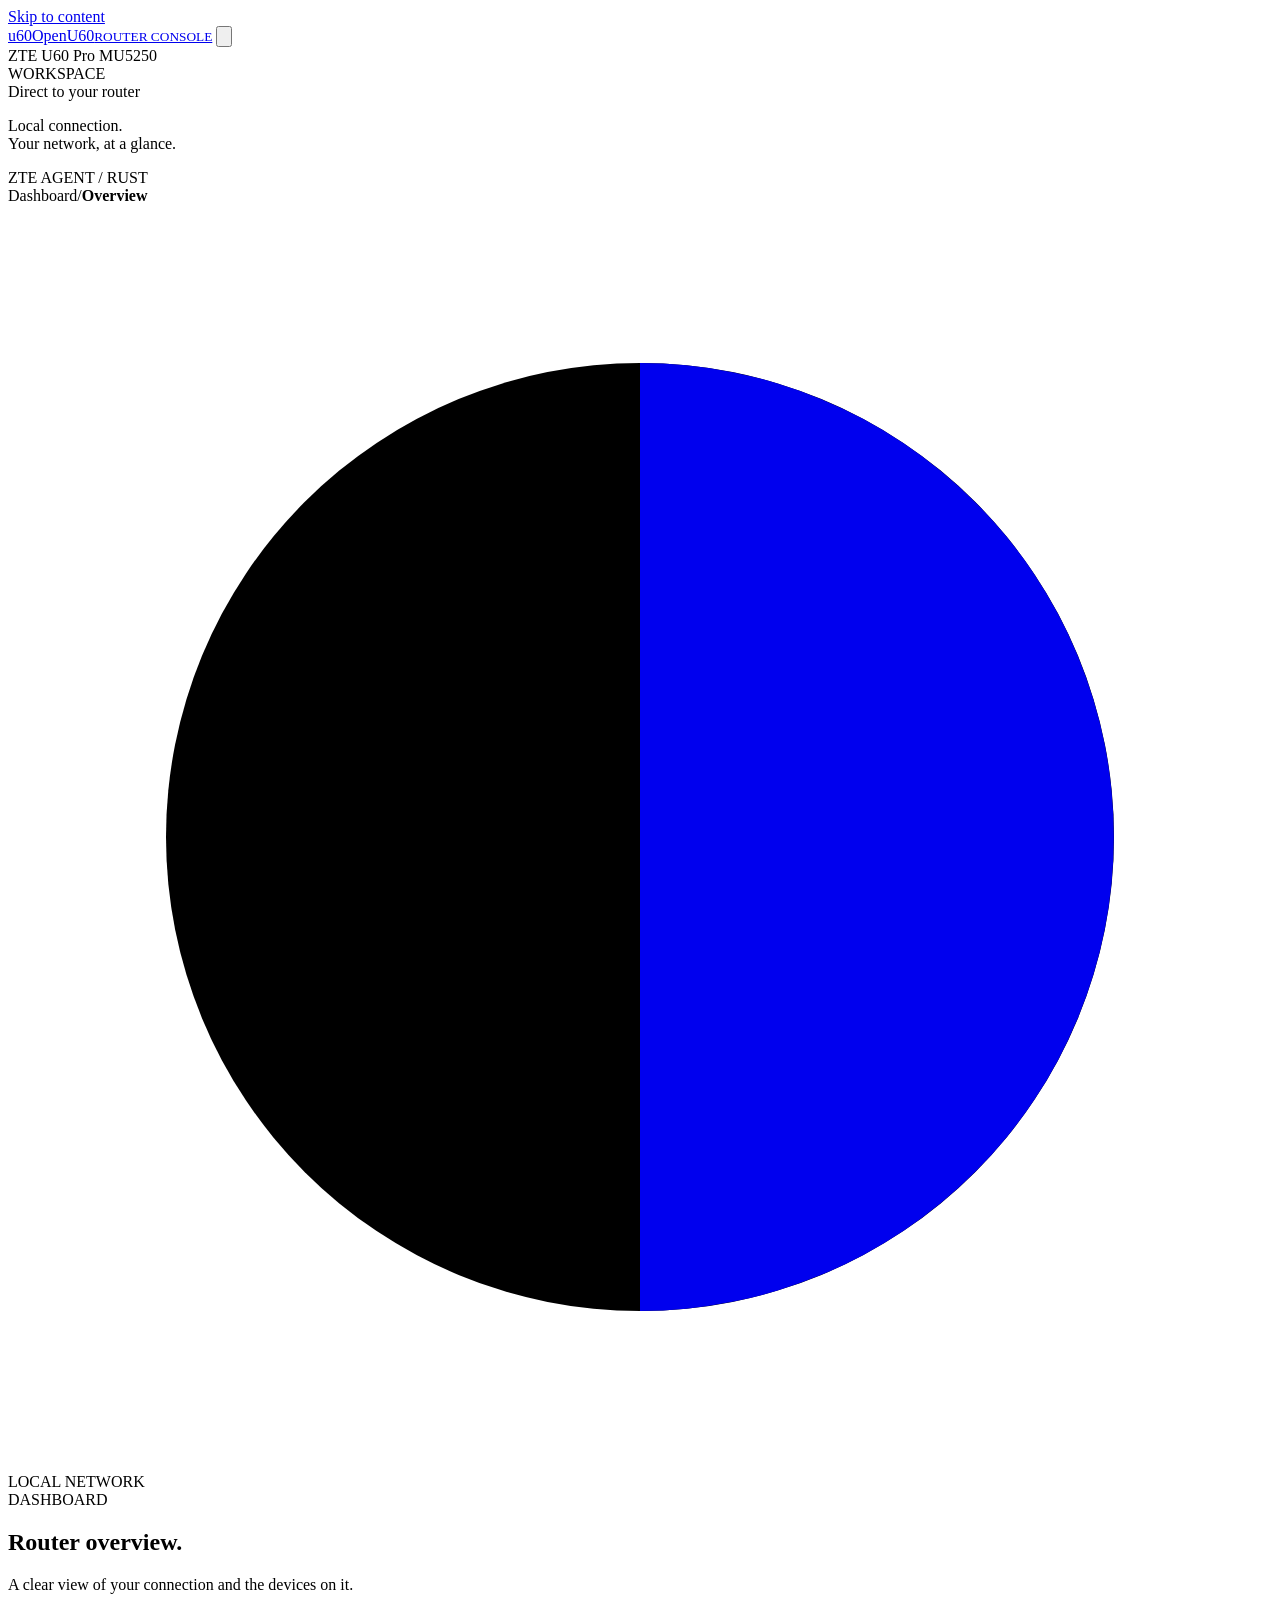
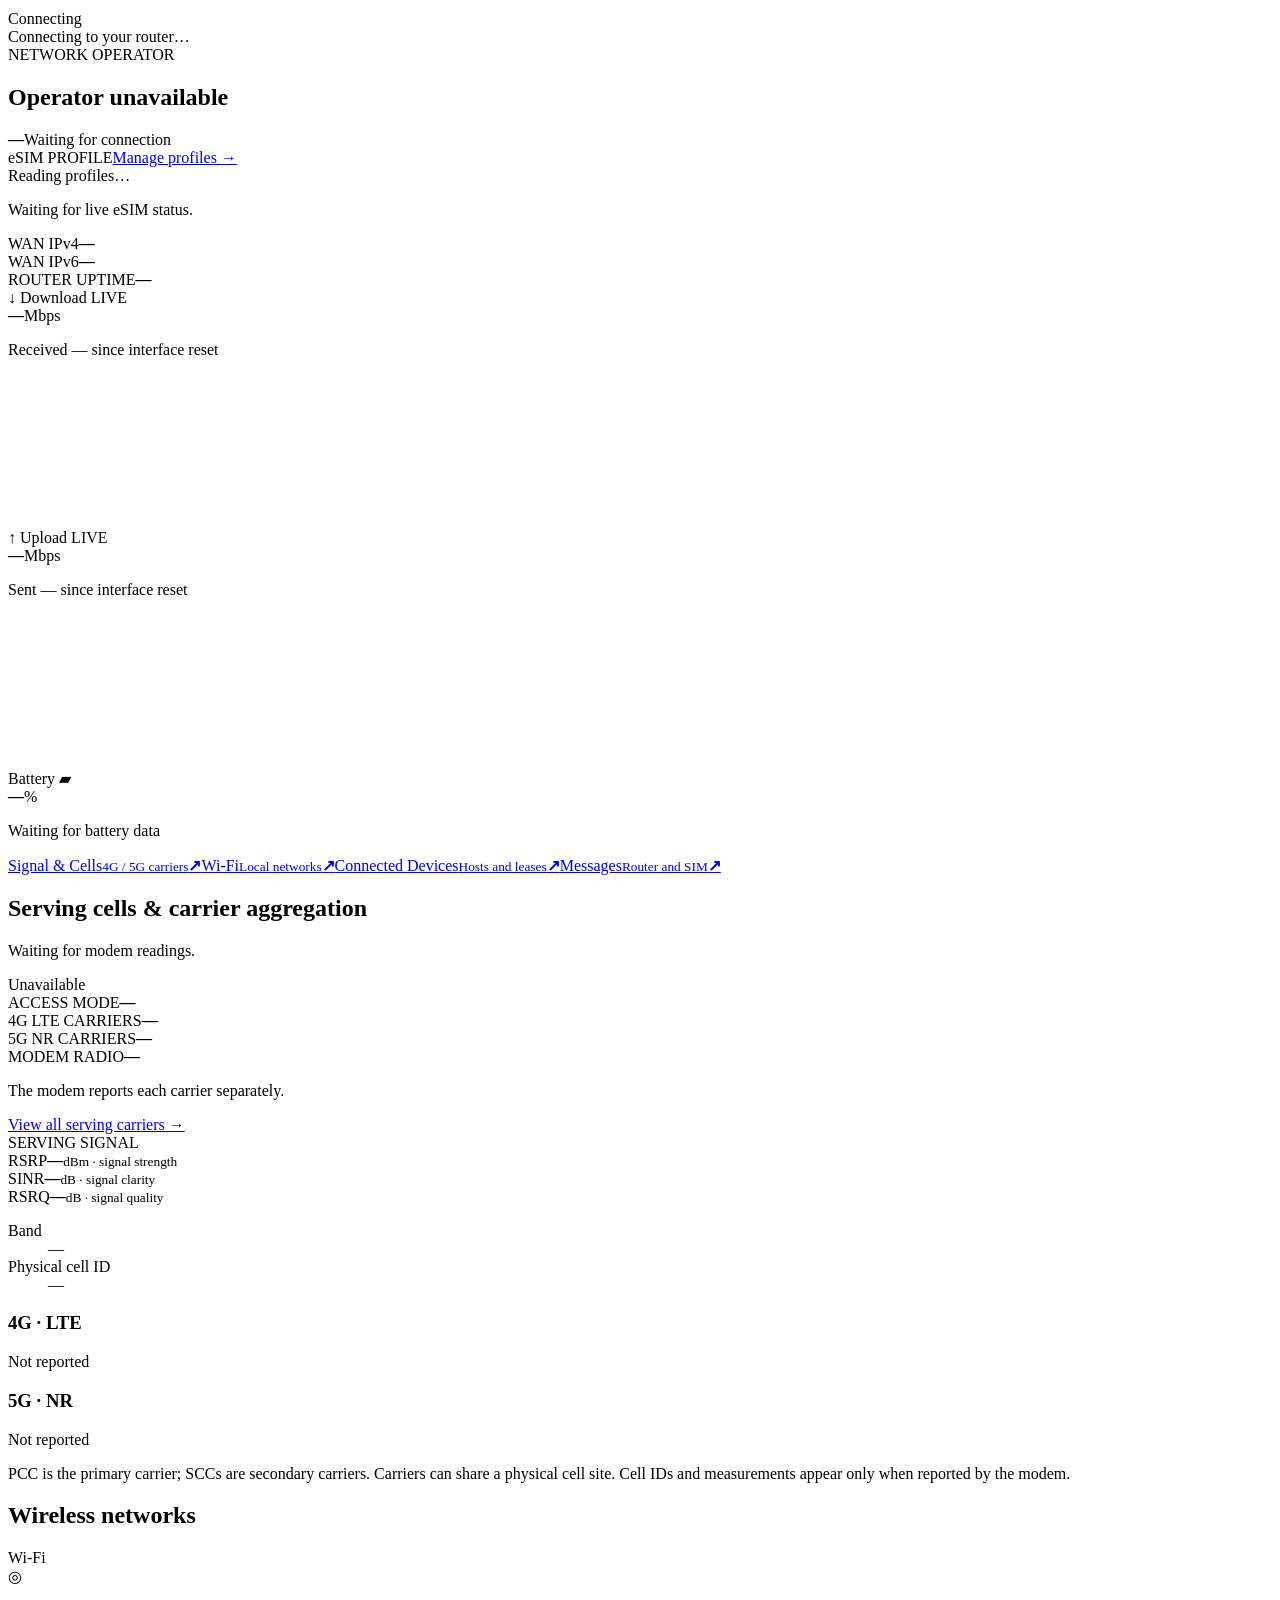
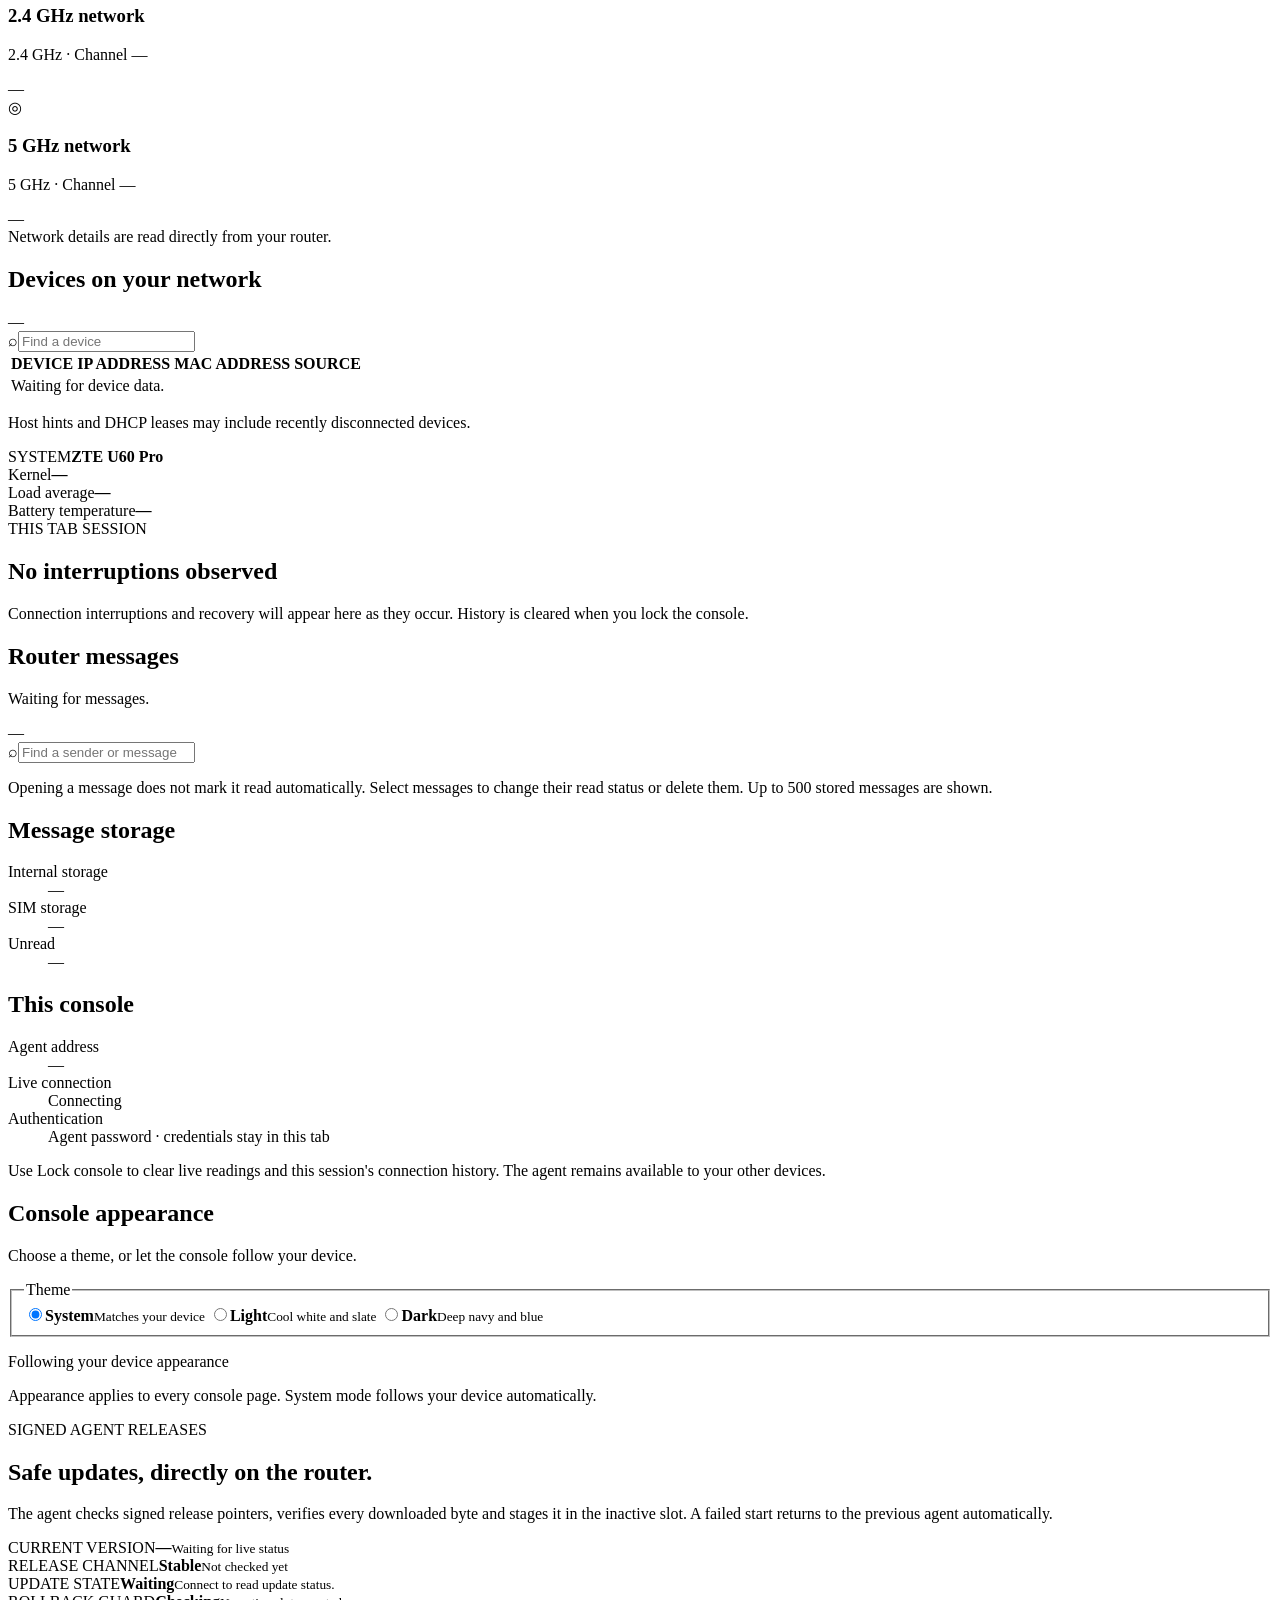
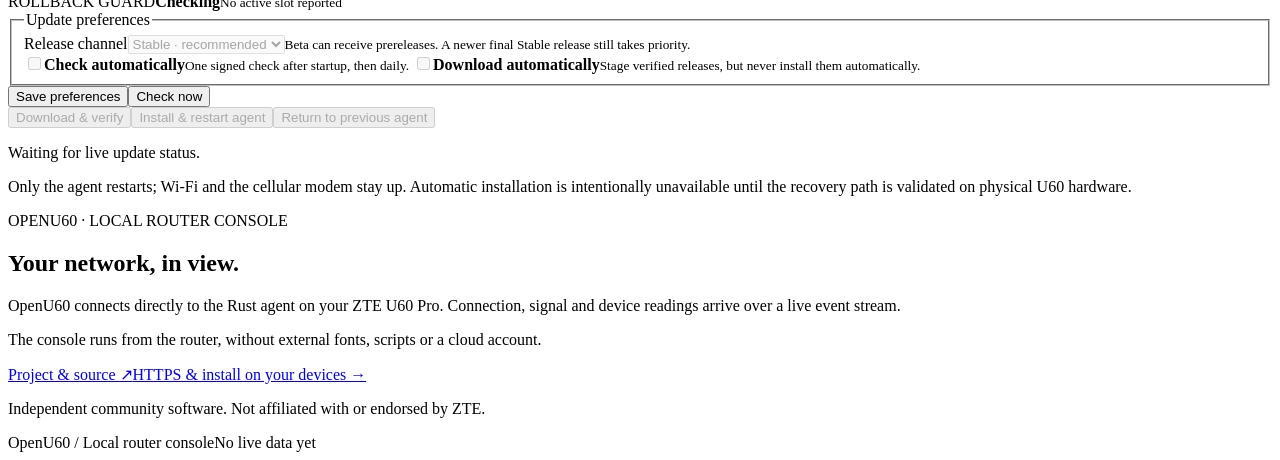
==== commit ab6ae2f8: "feat(update): add signed agent OTA releases Add Stable and Beta release channels backed by P-256 sig" ====
--- a/zte-agent/ui/index.html
+++ b/zte-agent/ui/index.html
@@ -5,7 +5,7 @@
 <link rel="manifest" href="/console/manifest.webmanifest"><link rel="apple-touch-icon" href="/console/a/icon-180.png">
 <meta name="theme-color" content="#f3f5f8"><title>OpenU60 · Router overview</title>
 <meta name="color-scheme" content="light dark"><script src="/console/a/appearance.js"></script>
-<link rel="stylesheet" href="/console/a/dashboard.css"><script src="/console/a/numbers.js" defer></script><script src="/console/a/addresses.js" defer></script><script src="/console/a/cellular.js" defer></script><script src="/console/a/motion.js" defer></script><script src="/console/a/navigation.js" defer></script><script src="/console/a/dashboard.js" defer></script><script src="/console/a/actions.js" defer></script><script src="/console/a/controls.js" defer></script><script src="/console/a/dns-model.js" defer></script><script src="/console/a/dns.js" defer></script><script src="/console/a/dns-cache.js" defer></script><script src="/console/a/wireguard-model.js" defer></script><script src="/console/a/wireguard.js" defer></script><script src="/console/a/data-usage-model.js" defer></script><script src="/console/a/data-usage.js" defer></script><script src="/console/a/clients-model.js" defer></script><script src="/console/a/clients.js" defer></script><script src="/console/a/routing-model.js" defer></script><script src="/console/a/routing.js" defer></script><script src="/console/a/advanced.js" defer></script><script src="/console/a/esim-model.js" defer></script><script src="/console/a/esim.js" defer></script><script src="/console/a/operators.js" defer></script><script src="/console/a/forwarding.js" defer></script><script src="/console/a/diagnostics.js" defer></script><script src="/console/a/battery-model.js" defer></script><script src="/console/a/battery.js" defer></script><script src="/console/a/https.js" defer></script>
+<link rel="stylesheet" href="/console/a/dashboard.css"><script src="/console/a/numbers.js" defer></script><script src="/console/a/addresses.js" defer></script><script src="/console/a/cellular.js" defer></script><script src="/console/a/motion.js" defer></script><script src="/console/a/navigation.js" defer></script><script src="/console/a/dashboard.js" defer></script><script src="/console/a/actions.js" defer></script><script src="/console/a/controls.js" defer></script><script src="/console/a/dns-model.js" defer></script><script src="/console/a/dns.js" defer></script><script src="/console/a/dns-cache.js" defer></script><script src="/console/a/wireguard-model.js" defer></script><script src="/console/a/wireguard.js" defer></script><script src="/console/a/data-usage-model.js" defer></script><script src="/console/a/data-usage.js" defer></script><script src="/console/a/clients-model.js" defer></script><script src="/console/a/clients.js" defer></script><script src="/console/a/routing-model.js" defer></script><script src="/console/a/routing.js" defer></script><script src="/console/a/advanced.js" defer></script><script src="/console/a/esim-model.js" defer></script><script src="/console/a/esim.js" defer></script><script src="/console/a/operators.js" defer></script><script src="/console/a/forwarding.js" defer></script><script src="/console/a/diagnostics.js" defer></script><script src="/console/a/battery-model.js" defer></script><script src="/console/a/battery.js" defer></script><script src="/console/a/https.js" defer></script><script src="/console/a/update.js" defer></script>
 </head>
 <body>
 <a class="skip" href="#main">Skip to content</a>
@@ -61,6 +61,27 @@
       <p class="appearance-status" id="appearance-status" role="status">Following your device appearance</p>
       <p class="panel-note">Appearance applies to every console page. System mode follows your device automatically.</p>
     </section>
+    <section class="panel update-panel" data-views="settings/update" aria-labelledby="update-title">
+      <div class="update-hero"><div><span class="eyebrow">SIGNED AGENT RELEASES</span><h2 id="update-title">Safe updates, directly on the router.</h2><p>The agent checks signed release pointers, verifies every downloaded byte and stages it in the inactive slot. A failed start returns to the previous agent automatically.</p></div><div class="update-current"><span>CURRENT VERSION</span><strong class="mono" id="update-current-version">—</strong><small class="mono" id="update-current-commit">Waiting for live status</small></div></div>
+      <div class="update-state-grid">
+        <article><span class="eyebrow">RELEASE CHANNEL</span><strong id="update-channel-state">Stable</strong><small id="update-check-time">Not checked yet</small></article>
+        <article><span class="eyebrow">UPDATE STATE</span><strong id="update-phase">Waiting</strong><small id="update-state-detail">Connect to read update status.</small></article>
+        <article><span class="eyebrow">ROLLBACK GUARD</span><strong id="update-guard">Checking</strong><small id="update-slot">No active slot reported</small></article>
+      </div>
+      <div class="update-progress" id="update-progress" hidden><div><span>DOWNLOAD VERIFICATION</span><strong><span id="update-percent">0</span>%</strong></div><div class="update-progress-track"><i id="update-progress-bar"></i></div><small id="update-bytes">Preparing download…</small></div>
+      <form class="settings-form update-settings" id="update-settings-form">
+        <fieldset class="form-grid" id="update-settings-fields" disabled><legend class="sr-only">Update preferences</legend>
+          <div class="form-field"><label for="update-channel">Release channel</label><select id="update-channel"><option value="stable">Stable · recommended</option><option value="beta">Beta · early releases</option></select><small class="field-help">Beta can receive prereleases. A newer final Stable release still takes priority.</small></div>
+          <label class="update-toggle"><input id="update-auto-check" type="checkbox"><span><strong>Check automatically</strong><small>One signed check after startup, then daily.</small></span></label>
+          <label class="update-toggle"><input id="update-auto-download" type="checkbox"><span><strong>Download automatically</strong><small>Stage verified releases, but never install them automatically.</small></span></label>
+        </fieldset>
+        <div class="form-actions"><button class="button primary" type="submit" id="update-save">Save preferences</button><button class="button" type="button" id="update-check">Check now</button></div>
+      </form>
+      <div class="update-release" id="update-release" hidden><div><span class="eyebrow">AVAILABLE RELEASE</span><h3 id="update-available-version">—</h3><p id="update-release-copy">A signed release is available.</p></div><a class="button" id="update-notes" target="_blank" rel="noopener noreferrer">Release notes ↗</a></div>
+      <div class="form-actions update-actions"><button class="button primary" type="button" id="update-download" disabled>Download &amp; verify</button><button class="button primary" type="button" id="update-install" disabled>Install &amp; restart agent</button><button class="button" type="button" id="update-rollback" disabled>Return to previous agent</button></div>
+      <p class="action-status" id="update-feedback" role="status" aria-live="polite">Waiting for live update status.</p>
+      <p class="panel-note">Only the agent restarts; Wi-Fi and the cellular modem stay up. Automatic installation is intentionally unavailable until the recovery path is validated on physical U60 hardware.</p>
+    </section>
     <section class="panel about-panel" data-views="settings/about"><span class="eyebrow">OPENU60 · LOCAL ROUTER CONSOLE</span><h2>Your network, in view.</h2><p>OpenU60 connects directly to the Rust agent on your ZTE U60 Pro. Connection, signal and device readings arrive over a live event stream.</p><p>The console runs from the router, without external fonts, scripts or a cloud account.</p><a class="button" href="https://github.com/jesther-ai/open-u60-pro" target="_blank" rel="noopener noreferrer">Project &amp; source ↗</a><a class="button" href="#settings/https">HTTPS &amp; install on your devices →</a><p class="table-note">Independent community software. Not affiliated with or endorsed by ZTE.</p></section>
     <footer><span>OpenU60 <span class="footer-divider">/</span> Local router console</span><span id="updated">No live data yet</span></footer>
   </main>
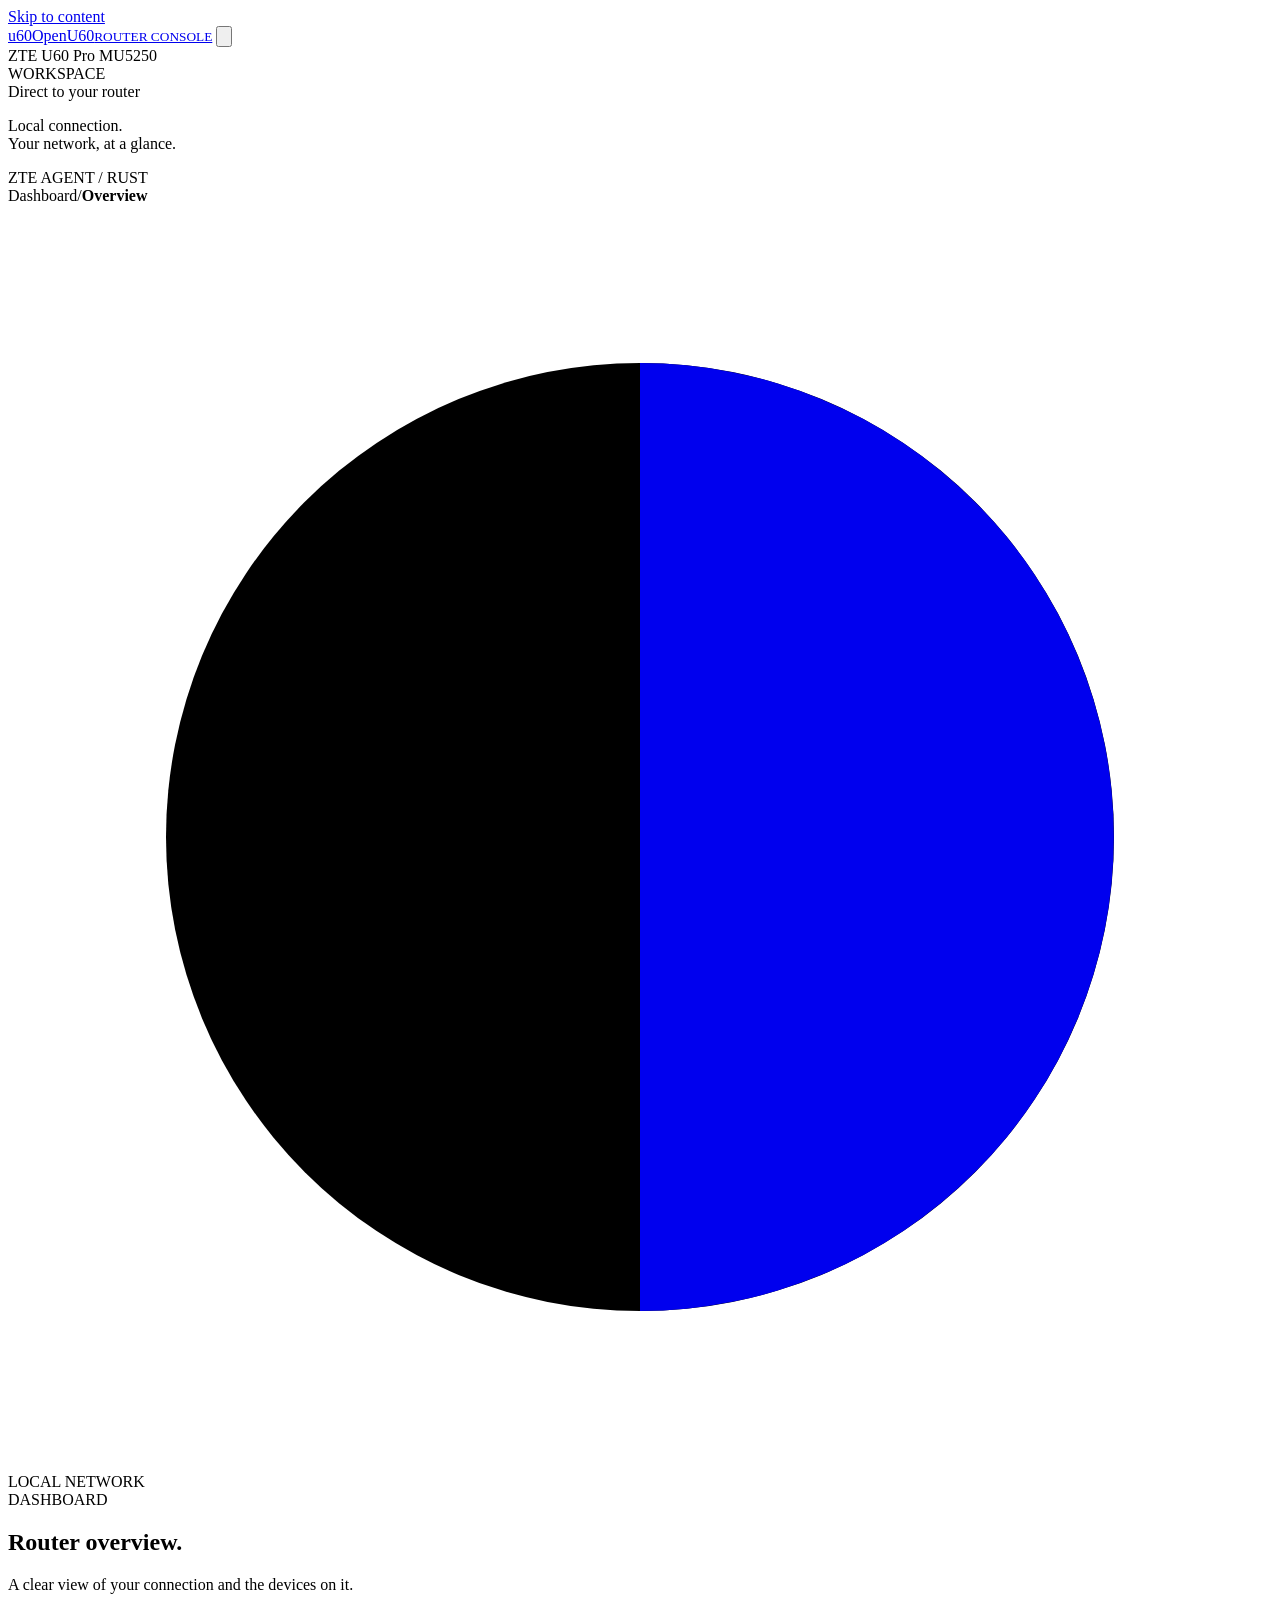
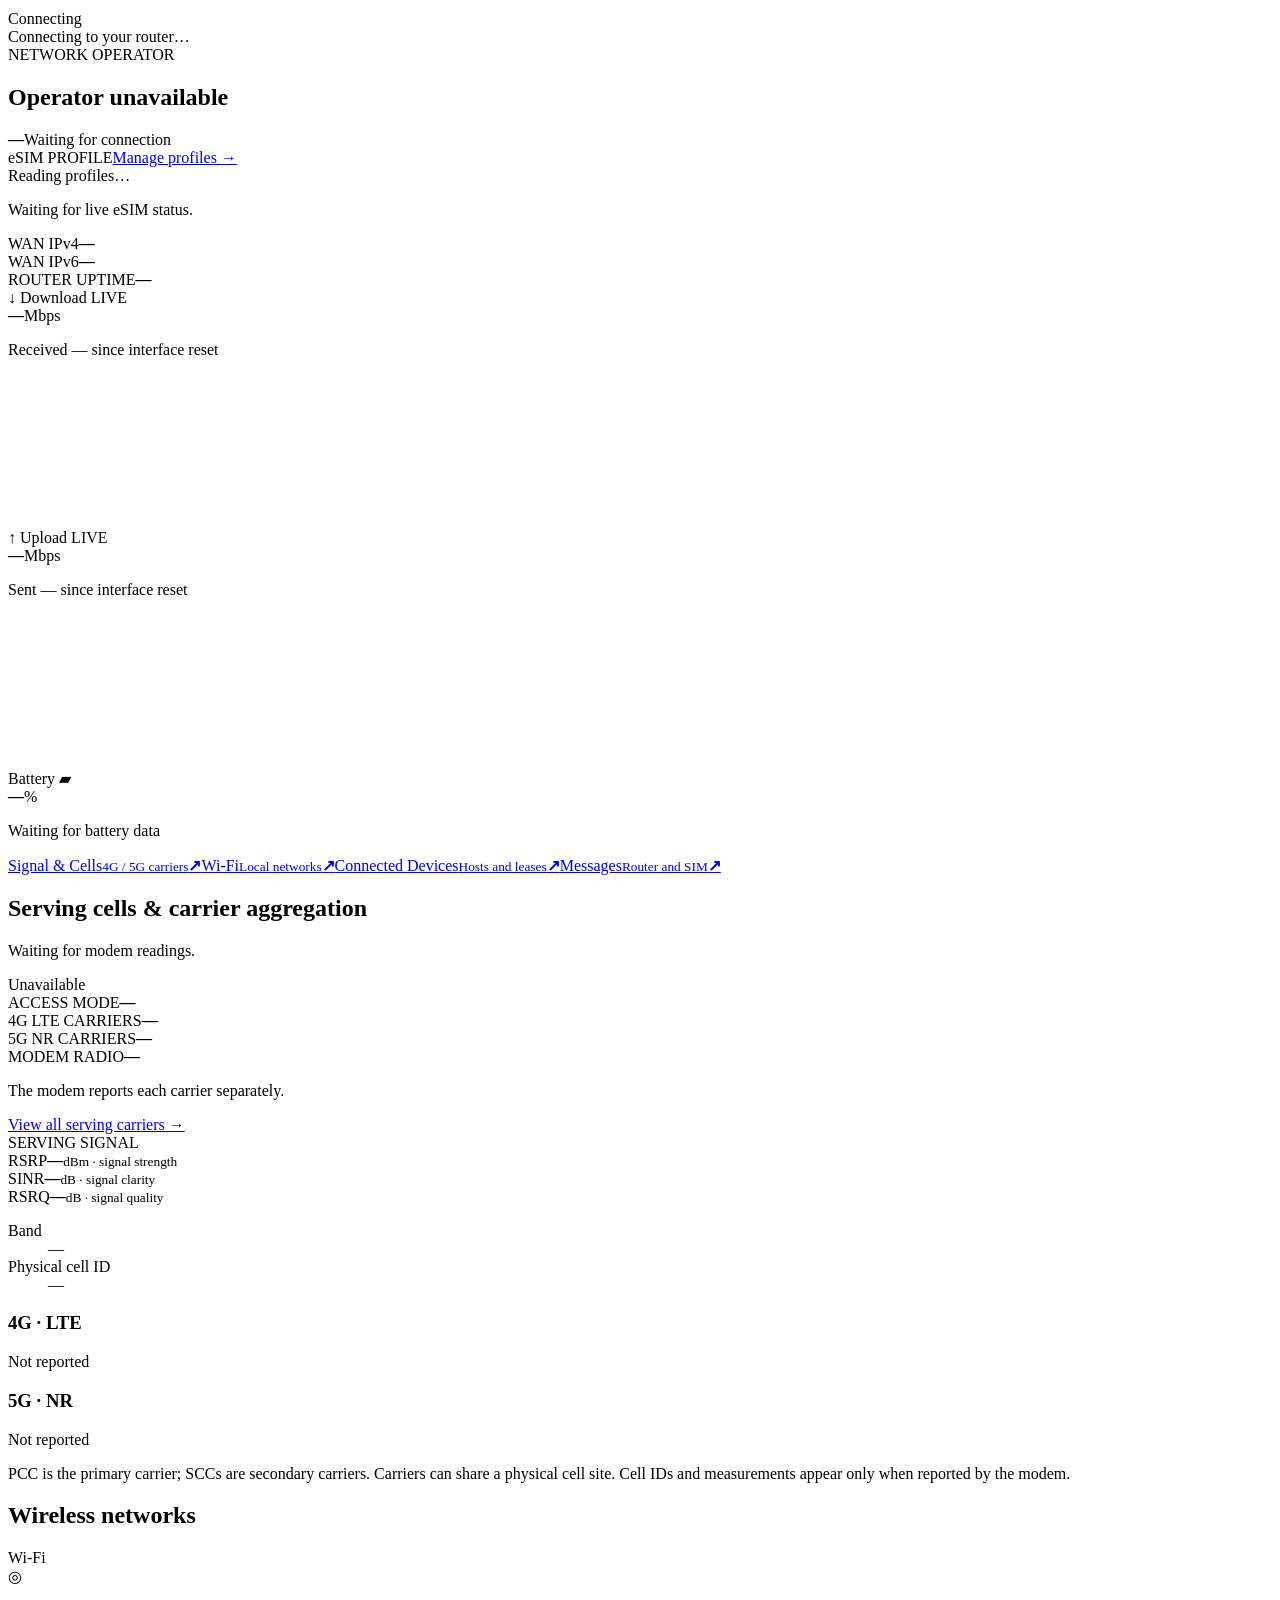
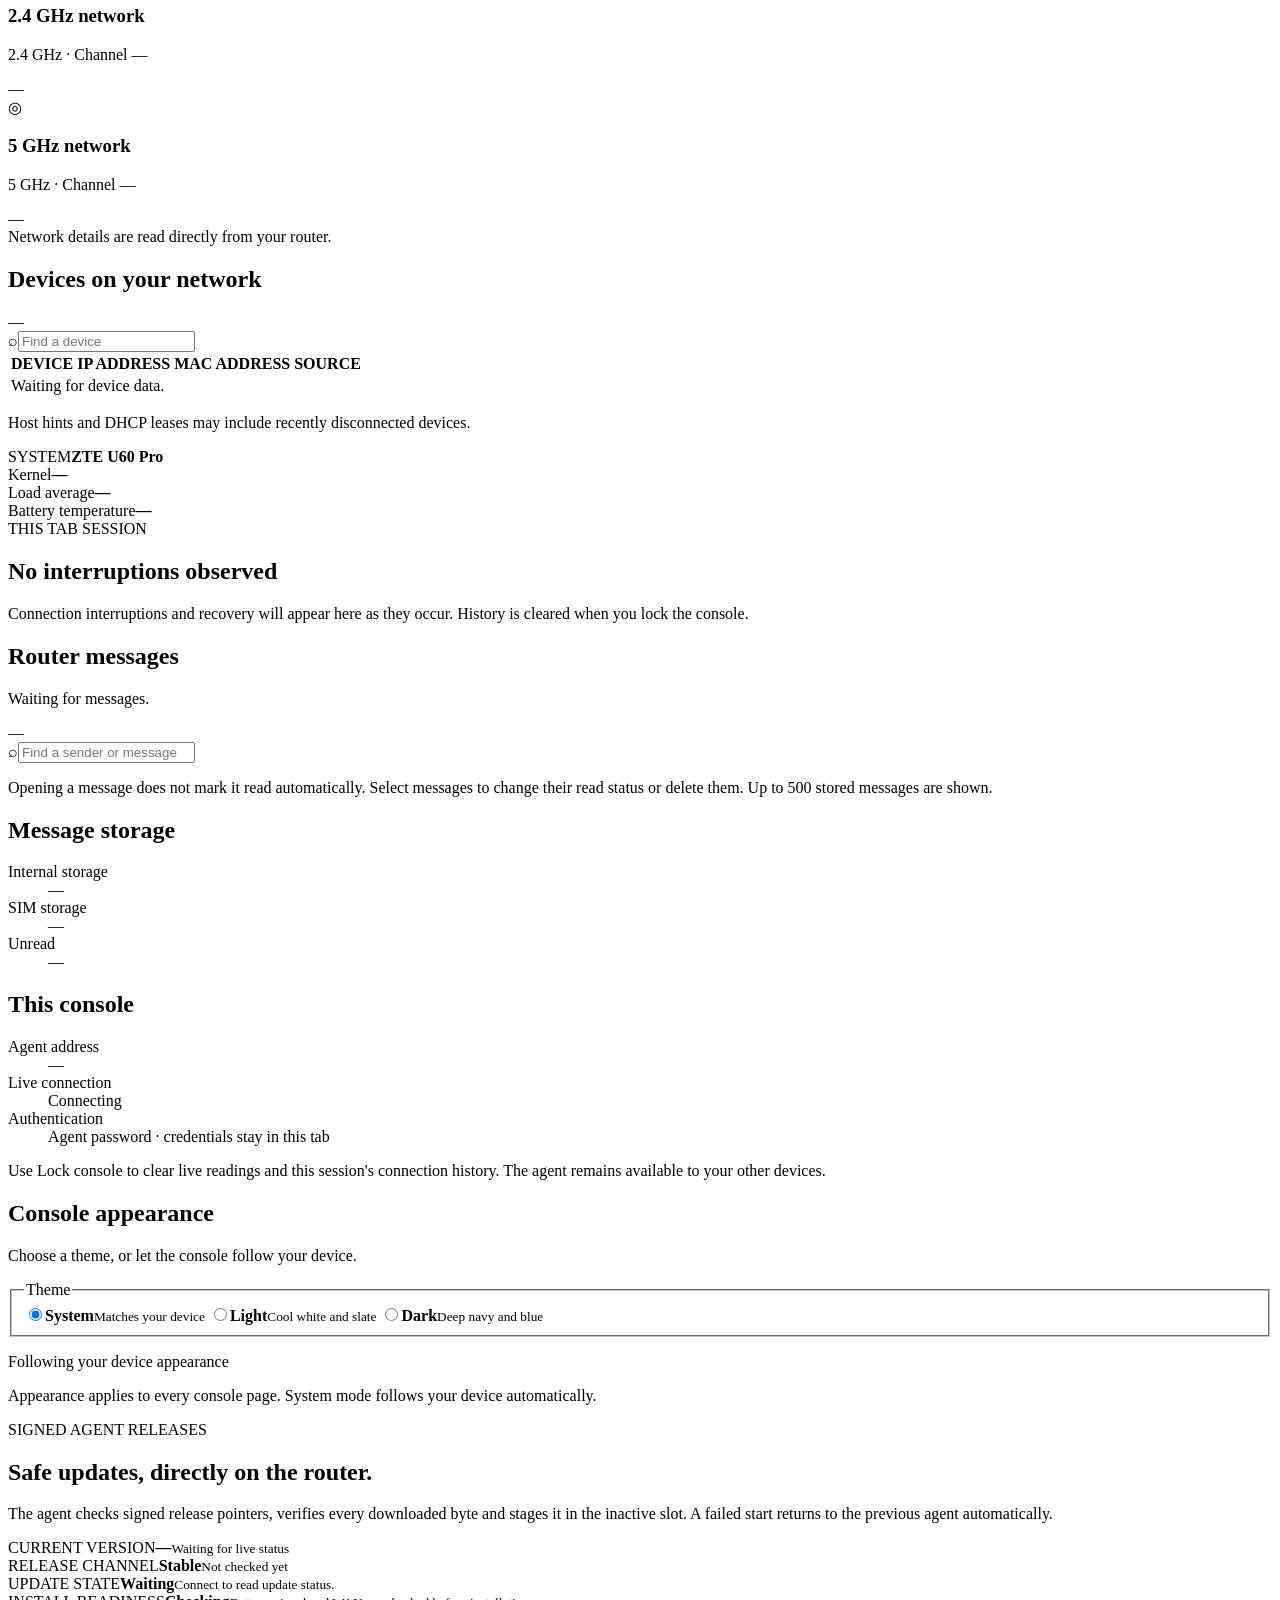
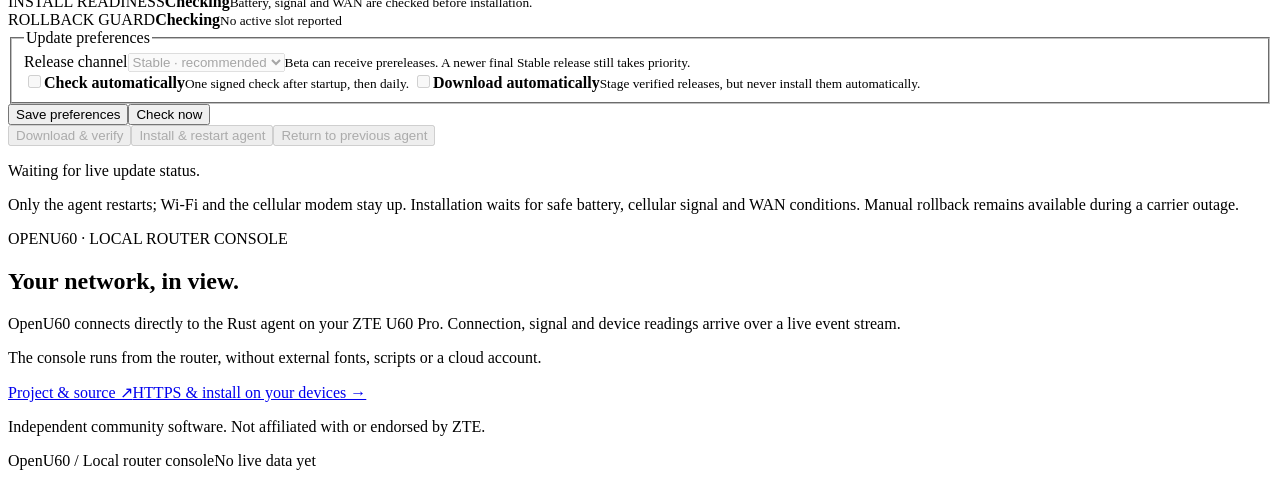
==== commit 4ec4529d: "feat(update): gate installs on device readiness Require safe battery capacity, registered cellular s" ====
--- a/zte-agent/ui/index.html
+++ b/zte-agent/ui/index.html
@@ -66,6 +66,7 @@
       <div class="update-state-grid">
         <article><span class="eyebrow">RELEASE CHANNEL</span><strong id="update-channel-state">Stable</strong><small id="update-check-time">Not checked yet</small></article>
         <article><span class="eyebrow">UPDATE STATE</span><strong id="update-phase">Waiting</strong><small id="update-state-detail">Connect to read update status.</small></article>
+        <article><span class="eyebrow">INSTALL READINESS</span><strong id="update-ready">Checking</strong><small id="update-ready-detail">Battery, signal and WAN are checked before installation.</small></article>
         <article><span class="eyebrow">ROLLBACK GUARD</span><strong id="update-guard">Checking</strong><small id="update-slot">No active slot reported</small></article>
       </div>
       <div class="update-progress" id="update-progress" hidden><div><span>DOWNLOAD VERIFICATION</span><strong><span id="update-percent">0</span>%</strong></div><div class="update-progress-track"><i id="update-progress-bar"></i></div><small id="update-bytes">Preparing download…</small></div>
@@ -80,7 +81,7 @@
       <div class="update-release" id="update-release" hidden><div><span class="eyebrow">AVAILABLE RELEASE</span><h3 id="update-available-version">—</h3><p id="update-release-copy">A signed release is available.</p></div><a class="button" id="update-notes" target="_blank" rel="noopener noreferrer">Release notes ↗</a></div>
       <div class="form-actions update-actions"><button class="button primary" type="button" id="update-download" disabled>Download &amp; verify</button><button class="button primary" type="button" id="update-install" disabled>Install &amp; restart agent</button><button class="button" type="button" id="update-rollback" disabled>Return to previous agent</button></div>
       <p class="action-status" id="update-feedback" role="status" aria-live="polite">Waiting for live update status.</p>
-      <p class="panel-note">Only the agent restarts; Wi-Fi and the cellular modem stay up. Automatic installation is intentionally unavailable until the recovery path is validated on physical U60 hardware.</p>
+      <p class="panel-note">Only the agent restarts; Wi-Fi and the cellular modem stay up. Installation waits for safe battery, cellular signal and WAN conditions. Manual rollback remains available during a carrier outage.</p>
     </section>
     <section class="panel about-panel" data-views="settings/about"><span class="eyebrow">OPENU60 · LOCAL ROUTER CONSOLE</span><h2>Your network, in view.</h2><p>OpenU60 connects directly to the Rust agent on your ZTE U60 Pro. Connection, signal and device readings arrive over a live event stream.</p><p>The console runs from the router, without external fonts, scripts or a cloud account.</p><a class="button" href="https://github.com/jesther-ai/open-u60-pro" target="_blank" rel="noopener noreferrer">Project &amp; source ↗</a><a class="button" href="#settings/https">HTTPS &amp; install on your devices →</a><p class="table-note">Independent community software. Not affiliated with or endorsed by ZTE.</p></section>
     <footer><span>OpenU60 <span class="footer-divider">/</span> Local router console</span><span id="updated">No live data yet</span></footer>
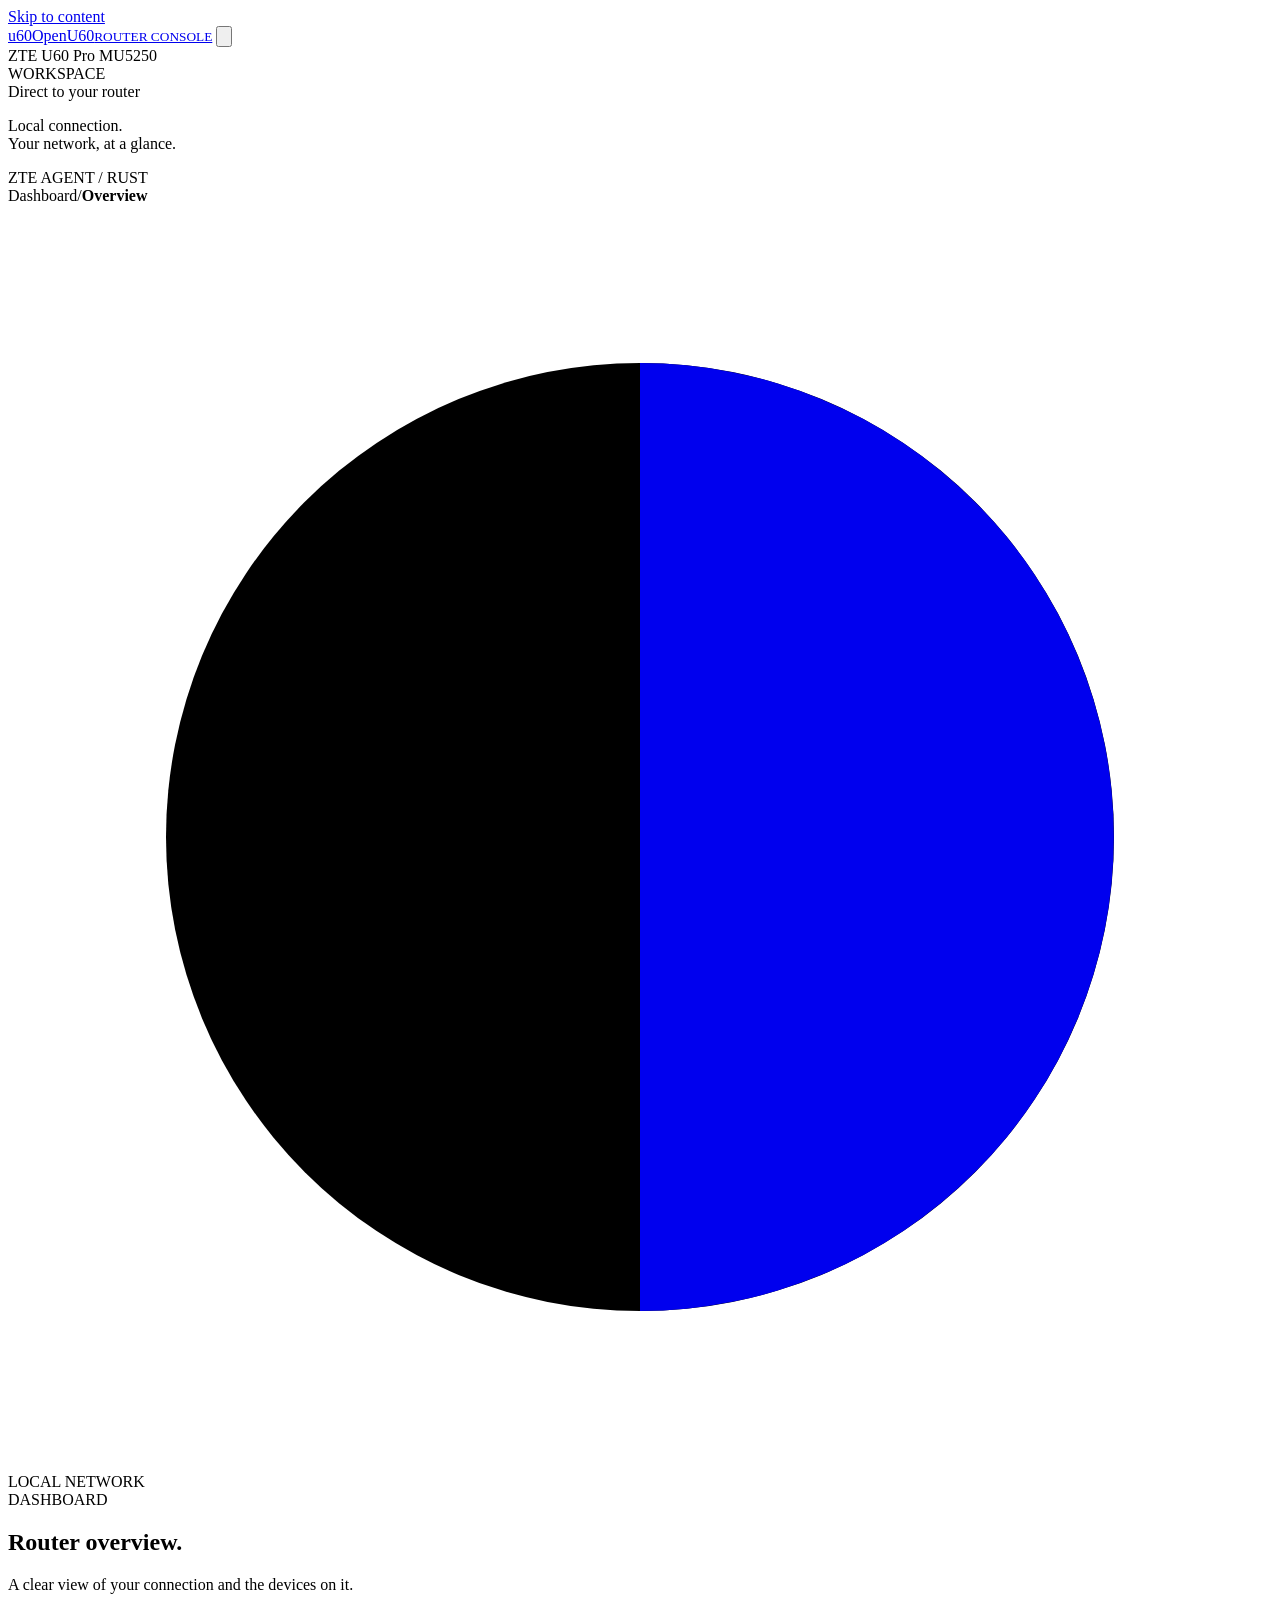
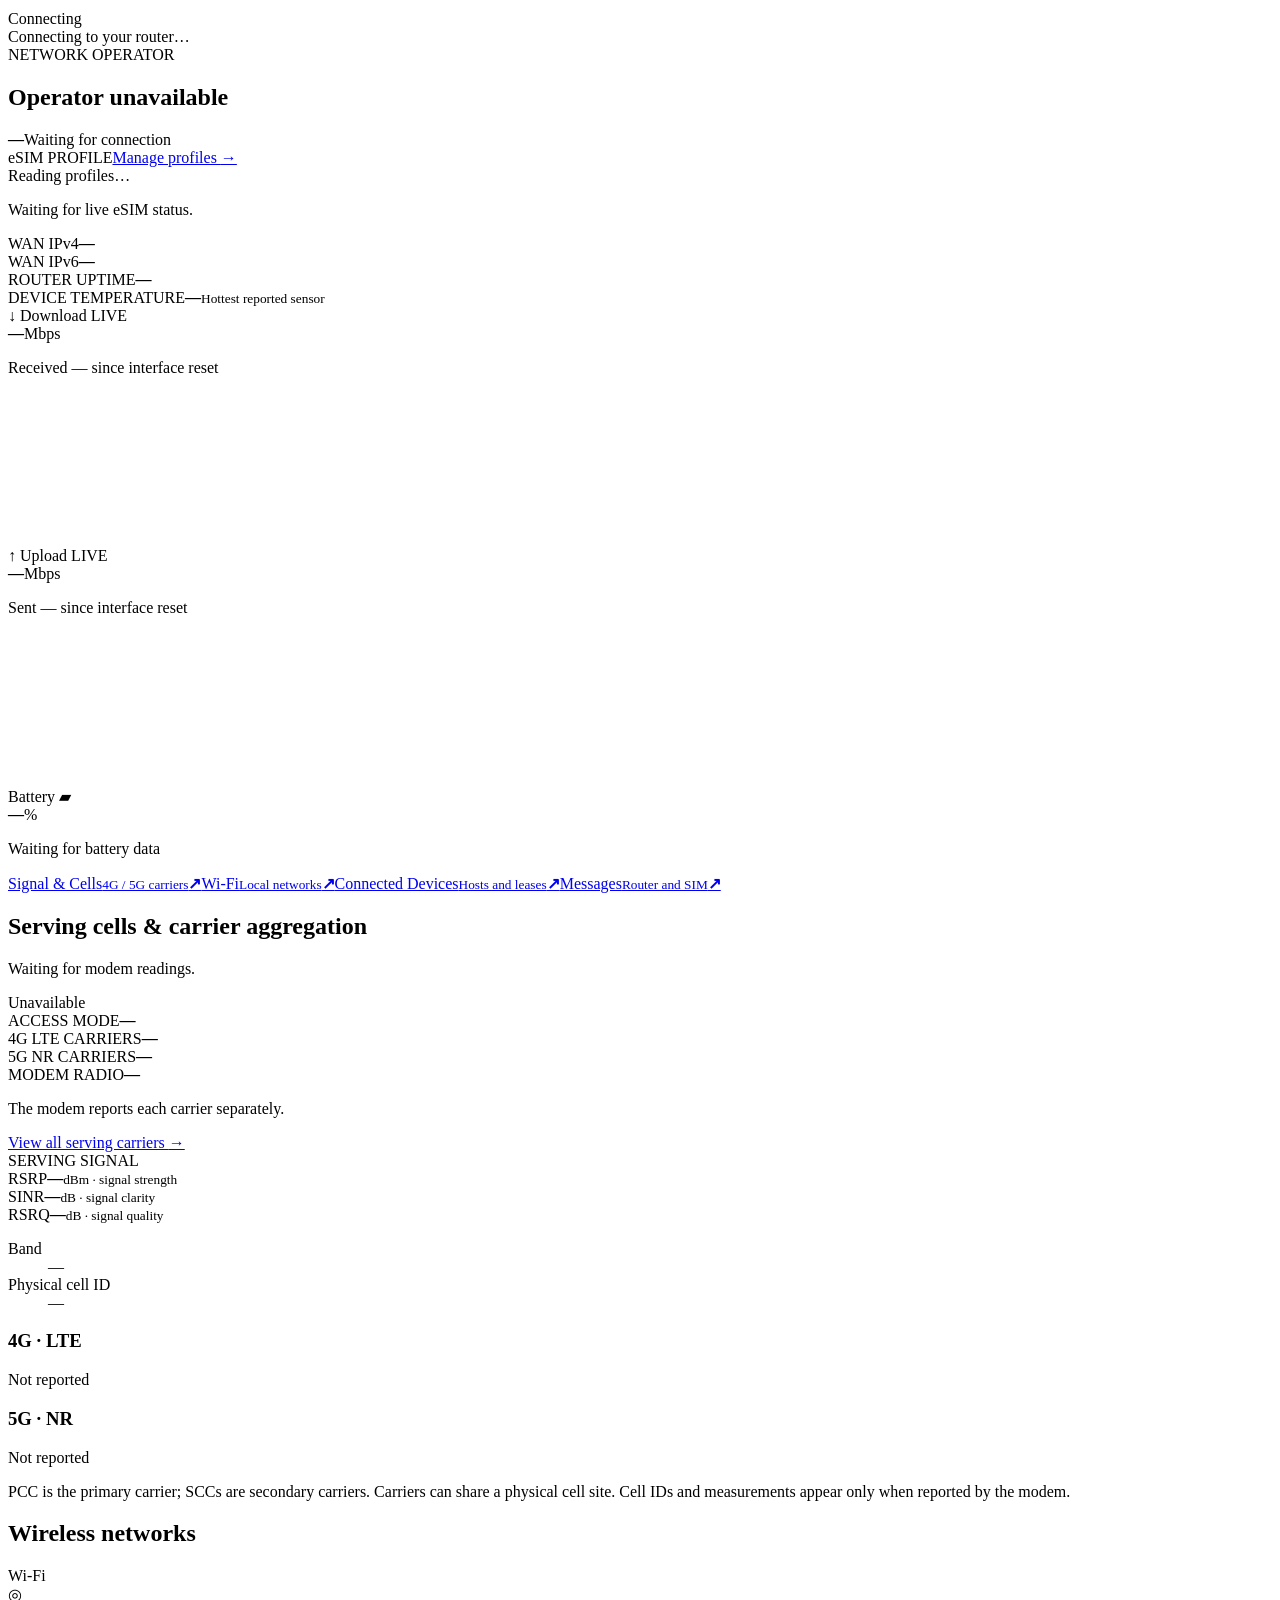
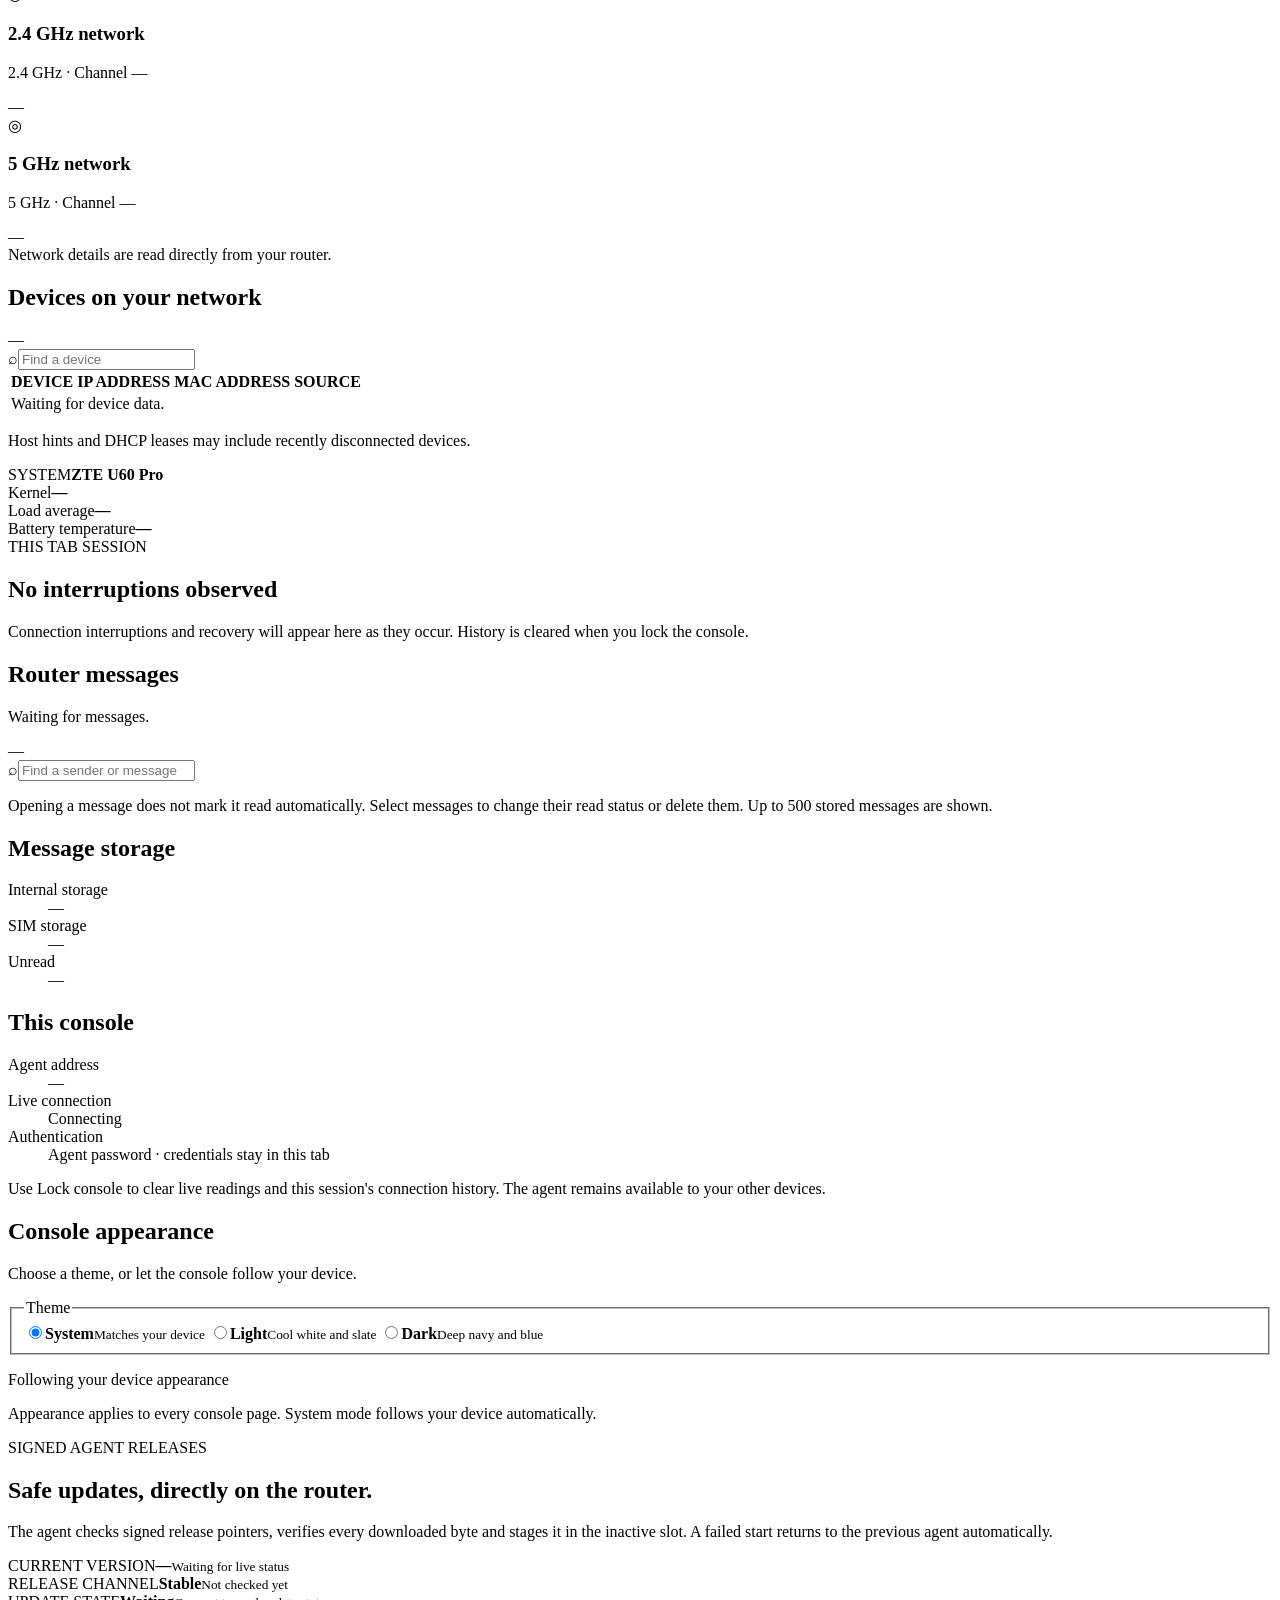
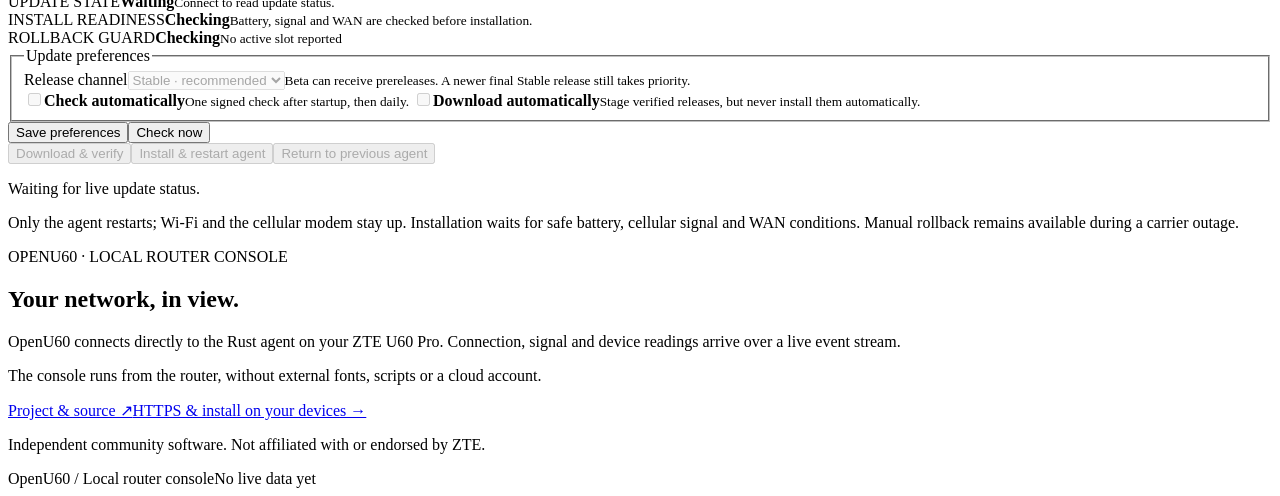
==== commit 1c299658: "fix(console): refine OTA progress and operator telemetry Report exact bounded download percentages w" ====
--- a/zte-agent/ui/index.html
+++ b/zte-agent/ui/index.html
@@ -22,7 +22,7 @@
     <section id="overview" class="page-heading"><div><div class="eyebrow" id="page-section">DASHBOARD</div><h1 id="page-title" tabindex="-1">Router overview<span>.</span></h1><p id="page-description">A clear view of your connection and the devices on it.</p></div><div class="live-indicator" id="stream-state" data-state="connecting" role="status">Connecting</div></section>
     <nav class="section-tabs" id="section-tabs" aria-label="Section pages"></nav>
     <div class="notice" id="notice" role="status">Connecting to your router…</div>
-    <section data-views="dashboard/overview network/mobile settings/connection" class="connection-panel" aria-labelledby="operator"><div class="connection-identity"><span class="eyebrow">NETWORK OPERATOR</span><h2 id="operator">Operator unavailable</h2><div class="connection-meta"><strong id="network-type">—</strong><span id="connection-title">Waiting for connection</span></div><div class="dashboard-esim-switcher" id="dashboard-esim" data-views="dashboard/overview"><div class="dashboard-esim-heading"><span>eSIM PROFILE</span><a href="#network/esim">Manage profiles <b aria-hidden="true">→</b></a></div><div class="dashboard-esim-profiles rule-actions" id="dashboard-esim-profiles"><span class="dashboard-esim-empty">Reading profiles…</span></div><p class="dashboard-esim-status" id="dashboard-esim-status" role="status" aria-live="polite">Waiting for live eSIM status.</p><p class="dashboard-esim-feedback" id="dashboard-esim-feedback" role="status" aria-live="polite"></p></div></div><div class="connection-facts"><div><span>WAN IPv4</span><strong class="mono" id="wan-ip">—</strong></div><div class="wan-v6-fact"><span>WAN IPv6</span><strong class="mono" id="wan-ipv6">—</strong><small id="wan-ipv6-status"></small></div><div><span>ROUTER UPTIME</span><strong class="mono" id="uptime">—</strong></div></div><div class="connection-symbol" aria-hidden="true"><i></i><i></i><i></i><i></i><i></i></div></section>
+    <section data-views="dashboard/overview network/mobile settings/connection" class="connection-panel" aria-labelledby="operator"><div class="connection-identity"><span class="eyebrow">NETWORK OPERATOR</span><h2 id="operator">Operator unavailable</h2><div class="connection-meta"><strong id="network-type">—</strong><span id="connection-title">Waiting for connection</span></div><div class="dashboard-esim-switcher" id="dashboard-esim" data-views="dashboard/overview"><div class="dashboard-esim-heading"><span>eSIM PROFILE</span><a href="#network/esim">Manage profiles <b aria-hidden="true">→</b></a></div><div class="dashboard-esim-profiles rule-actions" id="dashboard-esim-profiles"><span class="dashboard-esim-empty">Reading profiles…</span></div><p class="dashboard-esim-status" id="dashboard-esim-status" role="status" aria-live="polite">Waiting for live eSIM status.</p><p class="dashboard-esim-feedback" id="dashboard-esim-feedback" role="status" aria-live="polite"></p></div></div><div class="connection-facts"><div><span>WAN IPv4</span><strong class="mono" id="wan-ip">—</strong></div><div class="wan-v6-fact"><span>WAN IPv6</span><strong class="mono" id="wan-ipv6">—</strong><small id="wan-ipv6-status"></small></div><div><span>ROUTER UPTIME</span><strong class="mono" id="uptime">—</strong></div><div><span>DEVICE TEMPERATURE</span><strong class="mono" id="device-temperature">—</strong><small>Hottest reported sensor</small></div></div><div class="connection-symbol" id="operator-signal" role="img" aria-label="Cellular signal unavailable" data-available="false"><i></i><i></i><i></i><i></i><i></i></div></section>
     <section data-views="dashboard/overview tools/traffic settings/device" class="metrics" aria-label="Live network activity">
       <article><div class="metric-label"><span class="down">↓</span> Download <span class="mono" data-rate-label>LIVE</span></div><div class="metric-value"><strong id="download">—</strong><span>Mbps</span></div><p>Received <span id="received">—</span> since interface reset</p><svg class="sparkline" viewBox="0 0 320 38" preserveAspectRatio="none" aria-hidden="true"><path id="download-line" d=""/></svg></article>
       <article><div class="metric-label"><span class="up">↑</span> Upload <span class="mono" data-rate-label>LIVE</span></div><div class="metric-value"><strong id="upload">—</strong><span>Mbps</span></div><p>Sent <span id="sent">—</span> since interface reset</p><svg class="sparkline upload-line" viewBox="0 0 320 38" preserveAspectRatio="none" aria-hidden="true"><path id="upload-line" d=""/></svg></article>
